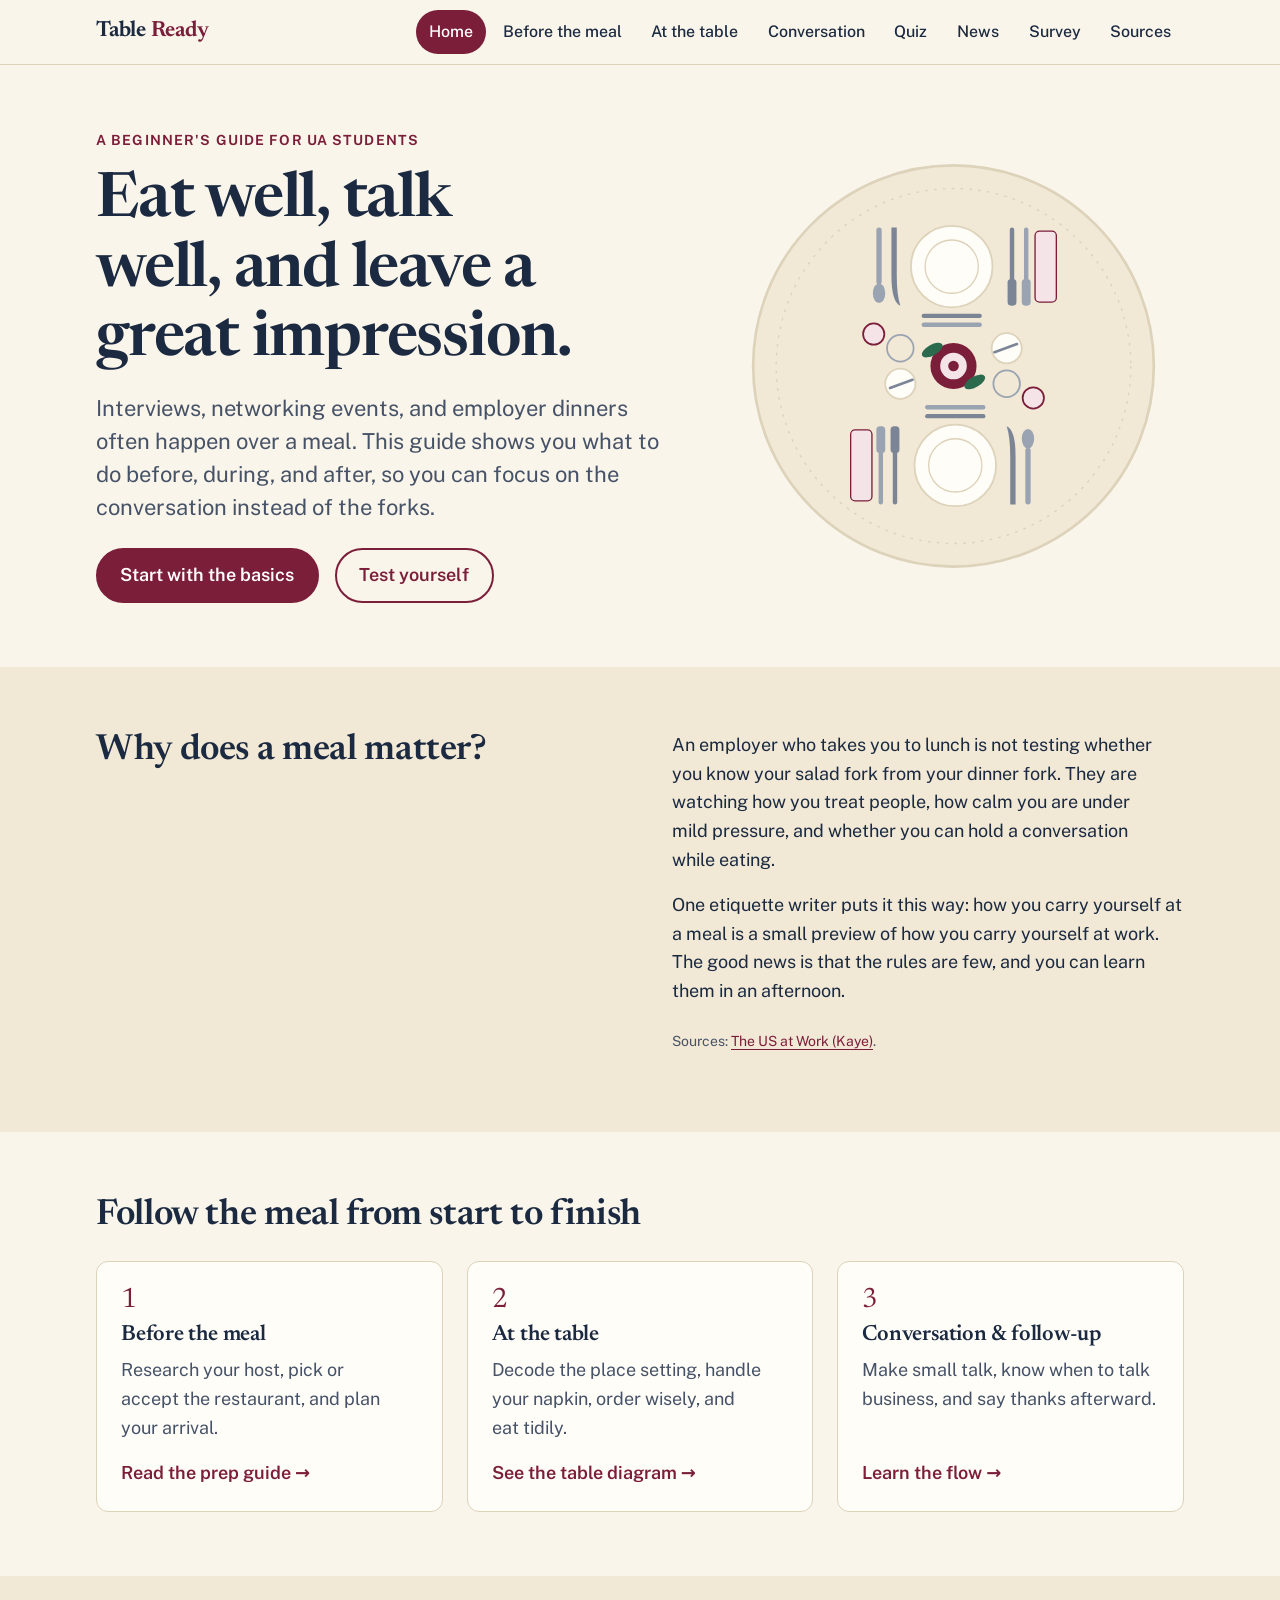
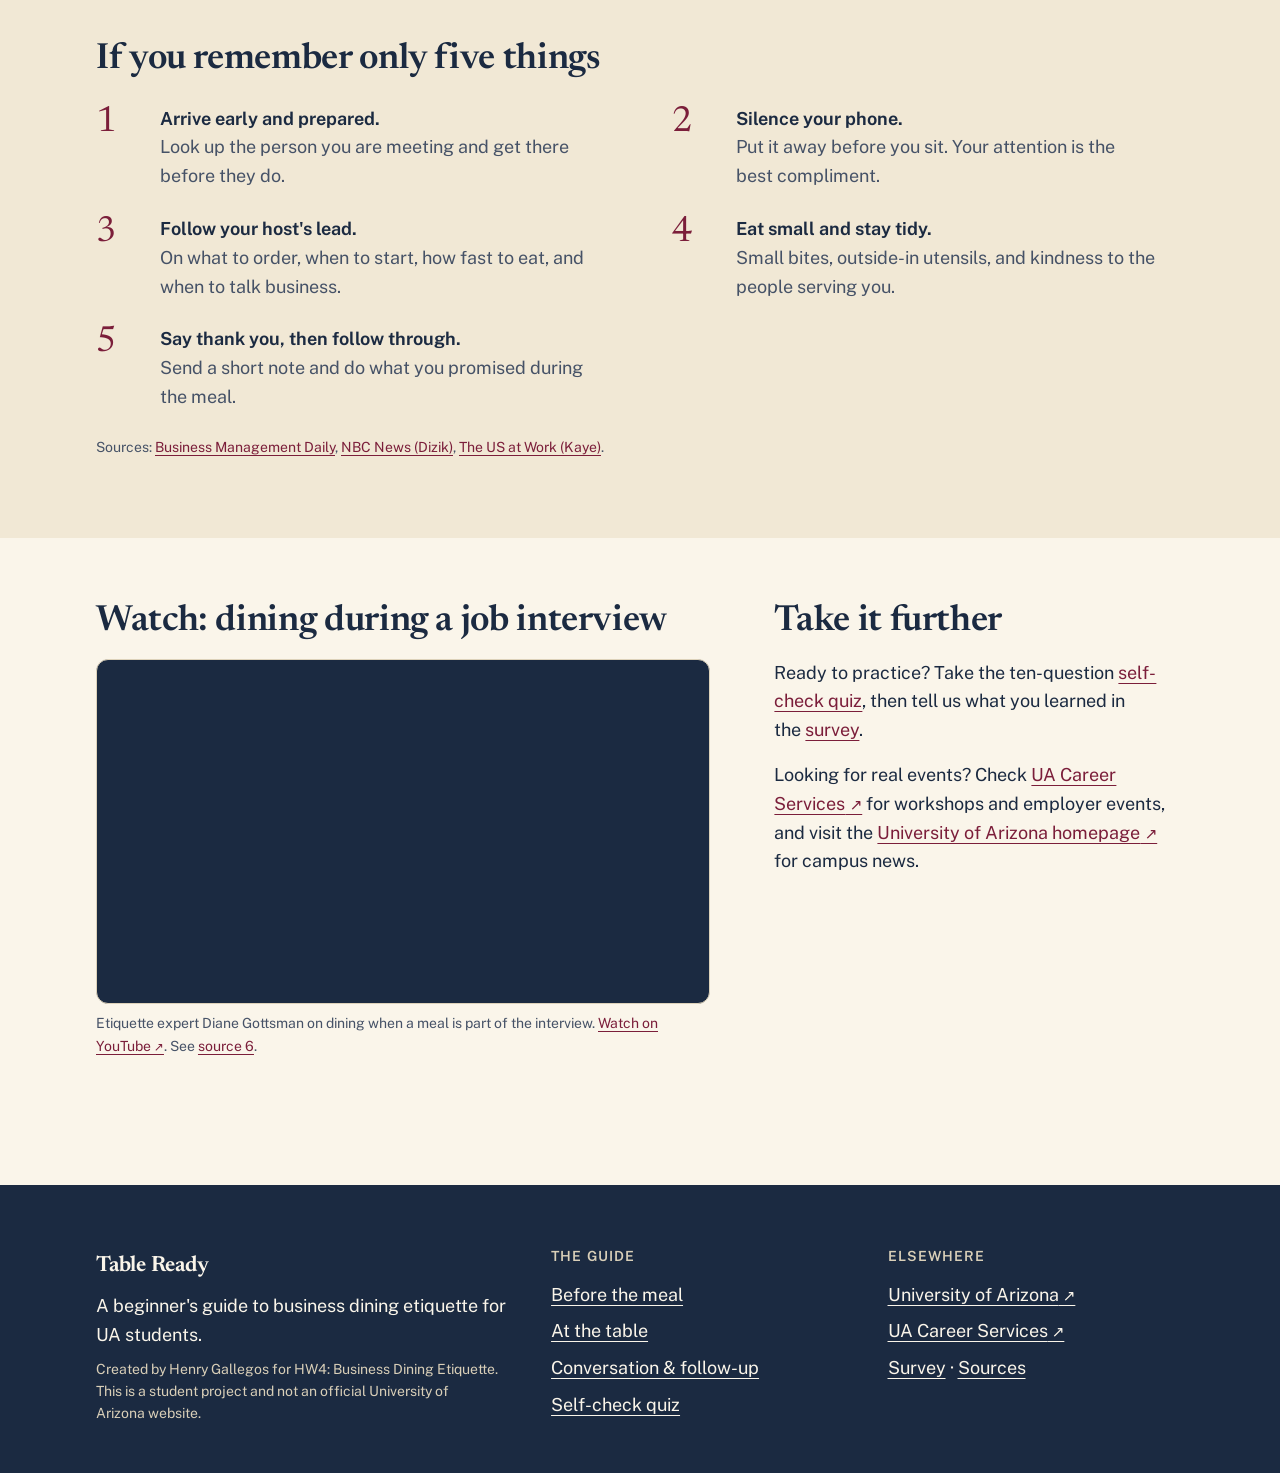
==== index.html @ bb38cdd9 "Add Table Ready business dining etiquette website Static site for HW4: home, before the meal, at the" ====
<!doctype html>
<html lang="en">
<head>
  <meta charset="utf-8">
  <meta name="viewport" content="width=device-width, initial-scale=1">
  <title>Table Ready – Business dining etiquette for students</title>
  <meta name="description" content="A beginner-friendly guide to business dining etiquette for UA students: what to do before, during and after a meal.">
  <meta name="theme-color" content="#faf5ea">
  <link rel="icon" href="assets/img/favicon.svg" type="image/svg+xml">
  <link rel="preconnect" href="https://fonts.googleapis.com">
  <link rel="preconnect" href="https://fonts.gstatic.com" crossorigin>
  <link rel="stylesheet" href="https://fonts.googleapis.com/css2?family=Newsreader:opsz,wght@6..72,500;6..72,600;6..72,700&family=Public+Sans:wght@400;500;600;700&display=swap">
  <link rel="stylesheet" href="assets/css/styles.css">
</head>
<body>
  <a class="skip-link" href="#main">Skip to content</a>
  <header class="site-header">
    <div class="wrap bar">
      <a class="brand" href="index.html">Table <span>Ready</span></a>
      <button class="nav-toggle" type="button" aria-expanded="true" aria-controls="site-nav">
        <span class="nav-toggle-label">Menu</span>
      </button>
      <nav id="site-nav" class="site-nav" aria-label="Main">
        <ul>
          <li><a href="index.html" aria-current="page">Home</a></li>
          <li><a href="before.html">Before the meal</a></li>
          <li><a href="at-the-table.html">At the table</a></li>
          <li><a href="conversation.html">Conversation</a></li>
          <li><a href="quiz.html">Quiz</a></li>
          <li><a href="news.html">News</a></li>
          <li><a href="survey.html">Survey</a></li>
          <li><a href="references.html">Sources</a></li>
        </ul>
      </nav>
    </div>
  </header>

  <main id="main" tabindex="-1">

    <section class="hero">
      <div class="wrap hero-grid">
        <div>
          <p class="eyebrow">A beginner's guide for UA students</p>
          <h1>Eat well, talk well, and leave a great impression.</h1>
          <p class="lede">Interviews, networking events, and employer dinners often happen over a meal. This guide shows you what to do before, during, and after, so you can focus on the conversation instead of the forks.</p>
          <div class="btn-row">
            <a class="btn" href="before.html">Start with the basics</a>
            <a class="btn btn--ghost" href="quiz.html">Test yourself</a>
          </div>
        </div>
        <img class="hero-art" src="assets/img/hero.svg" width="520" height="480"
             alt="A round dinner table seen from above, with two place settings facing each other and flowers in the middle.">
      </div>
    </section>

    <section class="section section--band" aria-labelledby="why">
      <div class="wrap split">
        <div>
          <h2 id="why">Why does a meal matter?</h2>
        </div>
        <div class="prose stack">
          <p>An employer who takes you to lunch is not testing whether you know your salad fork from your dinner fork. They are watching how you treat people, how calm you are under mild pressure, and whether you can hold a conversation while eating.</p>
          <p>One etiquette writer puts it this way: how you carry yourself at a meal is a small preview of how you carry yourself at work. The good news is that the rules are few, and you can learn them in an afternoon.</p>
          <p class="sources-note">Sources: <a href="references.html#ref-4">The US at Work (Kaye)</a>.</p>
        </div>
      </div>
    </section>

    <section class="section" aria-labelledby="path">
      <div class="wrap">
        <h2 id="path">Follow the meal from start to finish</h2>
        <div class="card-grid">
          <a class="card" href="before.html">
            <span class="num" aria-hidden="true">1</span>
            <h3>Before the meal</h3>
            <p>Research your host, pick or accept the restaurant, and plan your arrival.</p>
            <span class="more">Read the prep guide &rarr;</span>
          </a>
          <a class="card" href="at-the-table.html">
            <span class="num" aria-hidden="true">2</span>
            <h3>At the table</h3>
            <p>Decode the place setting, handle your napkin, order wisely, and eat tidily.</p>
            <span class="more">See the table diagram &rarr;</span>
          </a>
          <a class="card" href="conversation.html">
            <span class="num" aria-hidden="true">3</span>
            <h3>Conversation &amp; follow-up</h3>
            <p>Make small talk, know when to talk business, and say thanks afterward.</p>
            <span class="more">Learn the flow &rarr;</span>
          </a>
        </div>
      </div>
    </section>

    <section class="section section--band" aria-labelledby="five">
      <div class="wrap">
        <h2 id="five">If you remember only five things</h2>
        <ol class="rules">
          <li><div><strong>Arrive early and prepared.</strong><span>Look up the person you are meeting and get there before they do.</span></div></li>
          <li><div><strong>Silence your phone.</strong><span>Put it away before you sit. Your attention is the best compliment.</span></div></li>
          <li><div><strong>Follow your host's lead.</strong><span>On what to order, when to start, how fast to eat, and when to talk business.</span></div></li>
          <li><div><strong>Eat small and stay tidy.</strong><span>Small bites, outside-in utensils, and kindness to the people serving you.</span></div></li>
          <li><div><strong>Say thank you, then follow through.</strong><span>Send a short note and do what you promised during the meal.</span></div></li>
        </ol>
        <p class="sources-note">Sources: <a href="references.html#ref-1">Business Management Daily</a>, <a href="references.html#ref-2">NBC News (Dizik)</a>, <a href="references.html#ref-4">The US at Work (Kaye)</a>.</p>
      </div>
    </section>

    <section class="section" aria-labelledby="watch">
      <div class="wrap split split--wide">
        <div>
          <h2 id="watch">Watch: dining during a job interview</h2>
          <figure class="plain">
            <div class="video-frame">
              <iframe src="https://www.youtube-nocookie.com/embed/9KtuuLndWeg"
                      title="Job interview dining etiquette by etiquette expert Diane Gottsman"
                      loading="lazy" referrerpolicy="strict-origin-when-cross-origin"
                      allow="accelerometer; encrypted-media; gyroscope; picture-in-picture; fullscreen"
                      allowfullscreen></iframe>
            </div>
            <figcaption>Etiquette expert Diane Gottsman on dining when a meal is part of the interview.
              <a href="https://www.youtube.com/watch?v=9KtuuLndWeg" target="_blank" rel="noopener noreferrer" class="ext">Watch on YouTube<span class="visually-hidden"> (opens in a new tab)</span></a>.
              See <a href="references.html#ref-6">source 6</a>.</figcaption>
          </figure>
        </div>
        <div class="stack">
          <h2>Take it further</h2>
          <p>Ready to practice? Take the ten-question <a href="quiz.html">self-check quiz</a>, then tell us what you learned in the <a href="survey.html">survey</a>.</p>
          <p>Looking for real events? Check <a href="https://career.arizona.edu" target="_blank" rel="noopener noreferrer" class="ext">UA Career Services<span class="visually-hidden"> (opens in a new tab)</span></a> for workshops and employer events, and visit the <a href="https://www.arizona.edu" target="_blank" rel="noopener noreferrer" class="ext">University of Arizona homepage<span class="visually-hidden"> (opens in a new tab)</span></a> for campus news.</p>
        </div>
      </div>
    </section>

  </main>

  <footer class="site-footer">
    <div class="wrap footer-grid">
      <div>
        <p class="brand">Table Ready</p>
        <p>A beginner's guide to business dining etiquette for UA students.</p>
        <p class="fine">Created by Henry Gallegos for HW4: Business Dining Etiquette. This is a student project and not an official University of Arizona website.</p>
      </div>
      <div>
        <h2>The guide</h2>
        <ul>
          <li><a href="before.html">Before the meal</a></li>
          <li><a href="at-the-table.html">At the table</a></li>
          <li><a href="conversation.html">Conversation &amp; follow-up</a></li>
          <li><a href="quiz.html">Self-check quiz</a></li>
        </ul>
      </div>
      <div>
        <h2>Elsewhere</h2>
        <ul>
          <li><a href="https://www.arizona.edu" target="_blank" rel="noopener noreferrer" class="ext">University of Arizona<span class="visually-hidden"> (opens in a new tab)</span></a></li>
          <li><a href="https://career.arizona.edu" target="_blank" rel="noopener noreferrer" class="ext">UA Career Services<span class="visually-hidden"> (opens in a new tab)</span></a></li>
          <li><a href="survey.html">Survey</a> &middot; <a href="references.html">Sources</a></li>
        </ul>
      </div>
    </div>
  </footer>
  <script src="assets/js/nav.js" defer></script>

</body>
</html>
---- assets/css/styles.css ----
/* Table Ready — Business Dining Etiquette
   Design tokens first, then base, layout, components. */

:root {
  /* Neutrals (warm paper + navy ink) */
  --paper: #faf5ea;
  --paper-2: #f1e8d5;
  --card: #fffdf8;
  --line: #ddd2ba;
  --ink: #1b2a41;
  --ink-2: #465267;

  /* Accent (burgundy) */
  --accent: #7b1e3a;
  --accent-hover: #5c1229;
  --accent-tint: #f4e4e8;

  /* Status: do / avoid */
  --good: #2b6a4c;
  --good-tint: #e3f0e7;
  --avoid: #8f4a0d;
  --avoid-tint: #faebd9;

  /* Type */
  --font-display: "Newsreader", Georgia, "Times New Roman", serif;
  --font-body: "Public Sans", system-ui, -apple-system, "Segoe UI", Roboto, sans-serif;
  --step--1: 0.875rem;
  --step-0: 1.125rem;
  --step-1: 1.375rem;
  --step-2: 1.75rem;
  --step-3: 2.25rem;
  --step-4: clamp(2.5rem, 1.6rem + 3.6vw, 3.875rem);

  /* Space */
  --s-1: 0.25rem;
  --s-2: 0.5rem;
  --s-3: 1rem;
  --s-4: 1.5rem;
  --s-5: 2.5rem;
  --s-6: 4rem;
  --s-7: 6rem;

  --radius: 12px;
  --radius-sm: 8px;
  --measure: 66ch;
  --wrap: 72rem;
  color-scheme: light;
}

/* ---------- Base ---------- */
*, *::before, *::after { box-sizing: border-box; }
html { -webkit-text-size-adjust: 100%; scroll-padding-top: 5.5rem; }
body {
  margin: 0;
  background: var(--paper);
  color: var(--ink);
  font-family: var(--font-body);
  font-size: var(--step-0);
  line-height: 1.6;
  -webkit-font-smoothing: antialiased;
  -moz-osx-font-smoothing: grayscale;
}
img, svg { max-width: 100%; height: auto; display: block; }
h1, h2, h3 {
  font-family: var(--font-display);
  font-weight: 600;
  line-height: 1.12;
  letter-spacing: -0.01em;
  margin: 0 0 var(--s-3);
  text-wrap: balance;
}
h1 { font-size: var(--step-4); letter-spacing: -0.02em; }
h2 { font-size: var(--step-3); }
h3 { font-size: var(--step-2); line-height: 1.2; }
p, li { text-wrap: pretty; }
p { margin: 0 0 var(--s-3); }
a { color: var(--accent); text-underline-offset: 0.2em; text-decoration-thickness: from-font; }
a:hover { color: var(--accent-hover); }
:focus-visible { outline: 3px solid var(--accent); outline-offset: 3px; border-radius: 4px; }
::selection { background: var(--accent); color: var(--paper); }
strong { font-weight: 650; }
abbr[title] { text-decoration: underline dotted; text-underline-offset: 0.2em; cursor: help; }

.visually-hidden { position: absolute; width: 1px; height: 1px; margin: -1px; padding: 0; overflow: hidden; clip-path: inset(50%); white-space: nowrap; border: 0; }
a.ext::after { content: " \2197" / ""; font-size: 0.85em; }

.skip-link {
  position: absolute; left: var(--s-3); top: -4rem; z-index: 100;
  background: var(--ink); color: var(--paper); padding: var(--s-2) var(--s-3);
  border-radius: var(--radius-sm); font-weight: 600;
}
.skip-link:focus { top: var(--s-3); color: var(--paper); }

/* ---------- Layout ---------- */
.wrap { width: 100%; max-width: var(--wrap); margin-inline: auto; padding-inline: clamp(1rem, 4vw, 2rem); }
.prose { max-width: var(--measure); }
.section { padding-block: var(--s-6); }
.section--band { background: var(--paper-2); }
.section > .wrap > h2 { margin-bottom: var(--s-4); }
.eyebrow {
  font-size: var(--step--1); font-weight: 650; letter-spacing: 0.08em; text-transform: uppercase;
  color: var(--accent); margin: 0 0 var(--s-3);
}
.lede { font-size: var(--step-1); line-height: 1.5; color: var(--ink-2); max-width: 52ch; }

/* ---------- Header / nav ---------- */
.site-header {
  position: sticky; top: 0; z-index: 50;
  background: color-mix(in srgb, var(--paper) 94%, transparent);
  backdrop-filter: blur(8px);
  border-bottom: 1px solid var(--line);
}
.bar { display: flex; align-items: center; justify-content: space-between; gap: var(--s-4); min-height: 4rem; }
.brand {
  font-family: var(--font-display); font-weight: 650; font-size: var(--step-1);
  color: var(--ink); text-decoration: none; letter-spacing: -0.01em; white-space: nowrap;
}
.brand span { color: var(--accent); }
.site-nav ul { list-style: none; margin: 0; padding: 0; display: flex; gap: var(--s-1); flex-wrap: wrap; }
.site-nav a {
  display: block; padding: 0.55rem 0.8rem; border-radius: 999px;
  font-size: 1rem; font-weight: 500; color: var(--ink); text-decoration: none;
}
.site-nav a[aria-current="page"] { background: var(--accent); color: #fff; }
.nav-toggle {
  display: none; align-items: center; gap: var(--s-2);
  min-height: 44px; padding: 0 var(--s-3);
  font: inherit; font-weight: 600; color: var(--ink);
  background: var(--card); border: 1px solid var(--line); border-radius: 999px; cursor: pointer;
}
@media (hover: hover) {
  .site-nav a:not([aria-current]):hover { background: var(--paper-2); color: var(--ink); }
}
@media (max-width: 62rem) {
  .js .nav-toggle { display: inline-flex; }
  .js .site-nav {
    position: absolute; inset-inline: 0; top: 100%;
    background: var(--paper); border-bottom: 1px solid var(--line);
    padding: var(--s-3) clamp(1rem, 4vw, 2rem) var(--s-4);
  }
  .js .site-nav[hidden] { display: none; }
  .js .site-nav ul { flex-direction: column; }
  .js .site-nav a { padding: 0.8rem var(--s-3); border-radius: var(--radius-sm); min-height: 44px; }
}

/* ---------- Buttons ---------- */
.btn {
  display: inline-flex; align-items: center; justify-content: center; gap: var(--s-2);
  min-height: 48px; padding: 0.7rem 1.4rem; border-radius: 999px;
  font: inherit; font-weight: 600; text-decoration: none; cursor: pointer;
  border: 2px solid var(--accent); background: var(--accent); color: #fff;
}
.btn--ghost { background: transparent; color: var(--accent); }
@media (hover: hover) {
  .btn:hover { background: var(--accent-hover); border-color: var(--accent-hover); color: #fff; }
  .btn--ghost:hover { background: var(--accent-tint); color: var(--accent-hover); border-color: var(--accent-hover); }
}
.btn--sm { min-height: 44px; padding: 0.4rem 1rem; }
.btn-row { display: flex; flex-wrap: wrap; gap: var(--s-3); margin-top: var(--s-4); }

/* ---------- Hero ---------- */
.hero { padding-block: var(--s-6) var(--s-6); }
.hero-grid { display: grid; gap: var(--s-5); align-items: center; }
@media (min-width: 52rem) { .hero-grid { grid-template-columns: 1.1fr 0.9fr; gap: var(--s-6); } }
.hero h1 { max-width: 14ch; }
.hero-art { width: 100%; max-width: 30rem; margin-inline: auto; }

/* ---------- Page header (inner pages) ---------- */
.page-head { padding-block: var(--s-6) var(--s-5); border-bottom: 1px solid var(--line); }
.page-head h1 { font-size: clamp(2.25rem, 1.5rem + 3vw, 3.25rem); max-width: 20ch; }

/* ---------- Cards ---------- */
.card-grid { display: grid; gap: var(--s-4); }
@media (min-width: 48rem) { .card-grid { grid-template-columns: repeat(3, 1fr); } }
.card {
  display: flex; flex-direction: column; gap: var(--s-2);
  background: var(--card); border: 1px solid var(--line); border-radius: var(--radius);
  padding: var(--s-4); color: var(--ink); text-decoration: none;
}
.card .num { font-family: var(--font-display); font-size: var(--step-2); color: var(--accent); line-height: 1; }
.card h3 { font-size: var(--step-1); margin: 0; }
.card p { color: var(--ink-2); margin: 0; flex: 1; }
.card .more { font-weight: 600; color: var(--accent); margin-top: var(--s-2); }
.card:focus-visible { outline-offset: 4px; border-radius: var(--radius); }
@media (hover: hover) {
  .card { transition: border-color 0.2s ease; }
  .card:hover { border-color: var(--accent); color: var(--ink); }
}

/* ---------- Content blocks ---------- */
.stack > * + * { margin-top: var(--s-3); }
.split { display: grid; gap: var(--s-5); }
@media (min-width: 52rem) { .split { grid-template-columns: 1fr 1fr; gap: var(--s-6); } .split--wide { grid-template-columns: 1.2fr 0.8fr; } }

.topics { display: grid; gap: var(--s-5); }
.topic { display: grid; gap: var(--s-3); padding-top: var(--s-5); border-top: 1px solid var(--line); }
.topic:first-child { border-top: 0; padding-top: 0; }
@media (min-width: 52rem) { .topic { grid-template-columns: 16rem 1fr; gap: var(--s-6); } }
.topic h2 { font-size: var(--step-2); margin: 0; }
.topic p:last-child { margin-bottom: 0; }

.checklist { list-style: none; margin: 0; padding: 0; display: grid; gap: var(--s-3); }
.checklist li { position: relative; padding-inline-start: 2rem; }
.checklist li::before {
  content: ""; position: absolute; inset-inline-start: 0; top: 0.5em;
  width: 0.9rem; height: 0.9rem; border-radius: 50%; background: var(--accent);
}

.callouts { display: grid; gap: var(--s-4); }
@media (min-width: 48rem) { .callouts { grid-template-columns: 1fr 1fr; } }
.callout { border-radius: var(--radius); padding: var(--s-4); }
.callout h3 { font-size: var(--step-1); margin-bottom: var(--s-3); display: flex; align-items: center; gap: var(--s-2); }
.callout ul { margin: 0; padding-inline-start: 1.25rem; display: grid; gap: var(--s-2); }
.callout--do { background: var(--good-tint); color: #17382a; }
.callout--do h3 { color: var(--good); }
.callout--avoid { background: var(--avoid-tint); color: #4a2704; }
.callout--avoid h3 { color: var(--avoid); }
.callout .tag {
  font-family: var(--font-body); font-size: var(--step--1); font-weight: 700;
  letter-spacing: 0.06em; text-transform: uppercase;
  border: 2px solid currentColor; border-radius: 999px; padding: 0 0.6rem;
}

.rules { list-style: none; margin: 0; padding: 0; counter-reset: rule; display: grid; gap: var(--s-4); }
@media (min-width: 48rem) { .rules { grid-template-columns: 1fr 1fr; column-gap: var(--s-6); } }
.rules li { counter-increment: rule; display: grid; grid-template-columns: 3rem 1fr; gap: var(--s-3); align-items: start; }
.rules li::before {
  content: counter(rule); font-family: var(--font-display); font-size: var(--step-3);
  line-height: 1; color: var(--accent); font-variant-numeric: lining-nums;
}
.rules strong { display: block; font-size: var(--step-0); }
.rules span { color: var(--ink-2); }

.aside-note {
  border-inline-start: 4px solid var(--accent); background: var(--card);
  padding: var(--s-3) var(--s-4); border-radius: 0 var(--radius-sm) var(--radius-sm) 0;
}
.spaced { margin-top: var(--s-4); }
figure.plain { margin: 0; }
.sources-note { font-size: var(--step--1); color: var(--ink-2); margin-top: var(--s-4); }

/* ---------- Video ---------- */
.video-frame {
  position: relative; aspect-ratio: 16 / 9; width: 100%;
  background: var(--ink); border-radius: var(--radius); overflow: hidden;
  border: 1px solid var(--line);
}
.video-frame iframe { position: absolute; inset: 0; width: 100%; height: 100%; border: 0; }
.figcaption, figcaption { font-size: var(--step--1); color: var(--ink-2); margin-top: var(--s-2); }

/* ---------- Table-setting diagram ---------- */
.diagram { display: grid; gap: var(--s-5); align-items: start; }
@media (min-width: 56rem) { .diagram { grid-template-columns: 1.1fr 0.9fr; } }
.diagram figure { margin: 0; background: var(--card); border: 1px solid var(--line); border-radius: var(--radius); padding: var(--s-3); }
.legend { list-style: none; margin: 0; padding: 0; display: grid; gap: var(--s-3); counter-reset: key; }
.legend li { display: grid; grid-template-columns: 2rem 1fr; gap: var(--s-3); align-items: start; counter-increment: key; }
.legend li::before {
  content: counter(key); display: grid; place-items: center;
  width: 2rem; height: 2rem; border-radius: 50%;
  background: var(--accent); color: #fff; font-weight: 700; font-size: var(--step--1);
  font-variant-numeric: tabular-nums;
}
.legend strong { display: block; }
.legend span { color: var(--ink-2); font-size: 1rem; }
.mnemonic {
  display: inline-block; font-family: var(--font-display); font-size: var(--step-1);
  background: var(--accent-tint); color: var(--accent-hover); padding: 0 0.5rem; border-radius: 6px;
}

/* ---------- Quiz ---------- */
.quiz { display: grid; gap: var(--s-4); max-width: 48rem; }
.quiz-status {
  position: sticky; top: 4.5rem; z-index: 10;
  display: flex; flex-wrap: wrap; align-items: center; justify-content: space-between; gap: var(--s-3);
  background: var(--card); border: 1px solid var(--line); border-radius: var(--radius);
  padding: var(--s-3) var(--s-4); font-variant-numeric: tabular-nums;
}
.progress { flex: 1 1 10rem; height: 8px; background: var(--paper-2); border-radius: 999px; overflow: hidden; }
.progress > span { display: block; height: 100%; width: 0; background: var(--accent); border-radius: 999px; }
.q { background: var(--card); border: 1px solid var(--line); border-radius: var(--radius); padding: var(--s-4); margin: 0; min-width: 0; }
.q legend { float: inline-start; width: 100%; padding: 0; font-family: var(--font-display); font-size: var(--step-1); font-weight: 600; line-height: 1.25; margin-bottom: var(--s-3); }
.q legend small { display: block; font-family: var(--font-body); font-size: var(--step--1); font-weight: 650; letter-spacing: 0.06em; text-transform: uppercase; color: var(--accent); margin-bottom: var(--s-1); }
.opts { display: grid; gap: var(--s-2); clear: both; }
.opt { position: relative; }
.opt input { position: absolute; opacity: 0; inset: 0; width: 100%; height: 100%; margin: 0; cursor: pointer; }
.opt label {
  display: flex; align-items: flex-start; gap: var(--s-3);
  min-height: 48px; padding: 0.75rem var(--s-3);
  border: 2px solid var(--line); border-radius: var(--radius-sm); background: var(--paper);
  cursor: pointer;
}
.opt label::before {
  content: ""; flex: none; width: 1.1rem; height: 1.1rem; margin-top: 0.25rem;
  border: 2px solid var(--ink-2); border-radius: 50%;
}
.opt input:focus-visible + label { outline: 3px solid var(--accent); outline-offset: 3px; }
.opt input:checked + label { border-color: var(--accent); }
.opt input:checked + label::before { background: var(--accent); border-color: var(--accent); box-shadow: inset 0 0 0 3px var(--paper); }
.q.is-answered .opt input { cursor: default; }
.q.is-answered .opt label { cursor: default; }
.opt.is-correct label { border-color: var(--good); background: var(--good-tint); color: #17382a; }
.opt.is-correct label::before { border-color: var(--good); background: var(--good); box-shadow: inset 0 0 0 3px var(--good-tint); }
.opt.is-wrong label { border-color: var(--avoid); background: var(--avoid-tint); color: #4a2704; }
.opt.is-wrong label::before { border-color: var(--avoid); background: var(--avoid); box-shadow: inset 0 0 0 3px var(--avoid-tint); }
@media (hover: hover) { .q:not(.is-answered) .opt label:hover { border-color: var(--accent); } }
.feedback { margin-top: var(--s-3); min-height: 0; }
.feedback:empty { display: none; }
.feedback p { margin: 0; padding: var(--s-3) var(--s-4); border-radius: var(--radius-sm); background: var(--paper-2); }
.feedback .verdict { font-weight: 700; }
.feedback .verdict.good { color: var(--good); }
.feedback .verdict.avoid { color: var(--avoid); }
.result { background: var(--ink); color: var(--paper); border-radius: var(--radius); padding: var(--s-5); }
.result[hidden] { display: none; }
.result h2 { color: var(--paper); margin-bottom: var(--s-2); }
.result p { max-width: 52ch; }
.result .btn { background: var(--paper); color: var(--ink); border-color: var(--paper); }
.result .btn:focus-visible { outline-color: var(--paper); }
.result .btn--ghost { background: transparent; color: var(--paper); border-color: var(--paper); }
@media (hover: hover) { .result .btn:hover, .result .btn--ghost:hover { background: var(--accent-tint); color: var(--ink); border-color: var(--accent-tint); } }

/* ---------- News ---------- */
.posts { display: grid; gap: var(--s-4); max-width: 48rem; }
.post { background: var(--card); border: 1px solid var(--line); border-radius: var(--radius); padding: var(--s-4) var(--s-4) var(--s-3); }
.post time { font-size: var(--step--1); font-weight: 650; letter-spacing: 0.06em; text-transform: uppercase; color: var(--accent); }
.post h2 { font-size: var(--step-2); margin: var(--s-1) 0 var(--s-2); }
.post p:last-child { margin-bottom: 0; }
.label {
  display: inline-block; font-size: var(--step--1); font-weight: 650; padding: 0 0.6rem;
  border-radius: 999px; background: var(--accent-tint); color: var(--accent-hover); margin-inline-start: var(--s-2);
}

/* ---------- Survey ---------- */
.survey { margin: 0; padding: 0; list-style: none; counter-reset: sq; display: grid; gap: var(--s-4); max-width: 48rem; }
.survey > li { counter-increment: sq; background: var(--card); border: 1px solid var(--line); border-radius: var(--radius); padding: var(--s-4); }
.survey > li::before {
  content: "Question " counter(sq); display: block; margin-bottom: var(--s-2);
  font-size: var(--step--1); font-weight: 650; letter-spacing: 0.06em; text-transform: uppercase; color: var(--accent);
  font-variant-numeric: tabular-nums;
}
.survey .q-text { font-family: var(--font-display); font-size: var(--step-1); line-height: 1.3; margin: 0 0 var(--s-2); }
.survey .scale, .survey .choices { margin: var(--s-2) 0 0; padding-inline-start: 1.25rem; color: var(--ink-2); font-size: 1rem; }
.survey .type { font-size: var(--step--1); color: var(--ink-2); margin: 0; }

/* ---------- References ---------- */
.refs { list-style: none; margin: 0; padding: 0; display: grid; gap: var(--s-4); max-width: var(--measure); }
.refs li { padding-inline-start: 2.5rem; text-indent: -2.5rem; }
.refs li > * { text-indent: 0; }
.refs .ref-no { display: inline-block; width: 2.5rem; text-indent: 0; font-weight: 700; color: var(--accent); }
.refs a { overflow-wrap: anywhere; }

/* ---------- Footer ---------- */
.site-footer { background: var(--ink); color: var(--paper); padding-block: var(--s-6) var(--s-5); margin-top: var(--s-6); }
.site-footer a { color: var(--paper); }
.site-footer .brand { color: var(--paper); display: block; margin-bottom: var(--s-2); }
.site-footer :focus-visible { outline-color: var(--paper); }
.footer-grid { display: grid; gap: var(--s-5); }
@media (min-width: 48rem) { .footer-grid { grid-template-columns: 1.4fr 1fr 1fr; } }
.site-footer h2 { font-family: var(--font-body); font-size: var(--step--1); letter-spacing: 0.08em; text-transform: uppercase; color: #d9cfb8; margin-bottom: var(--s-3); }
.site-footer ul { list-style: none; margin: 0; padding: 0; display: grid; gap: var(--s-2); }
.site-footer p { margin: 0 0 var(--s-2); }
.fine { font-size: var(--step--1); color: #d9cfb8; }
.fine a { color: #d9cfb8; }

/* ---------- Motion (opt-in) ---------- */
@media (prefers-reduced-motion: no-preference) {
  .feedback p { animation: rise 0.25s ease-out; }
  .progress > span { transition: width 0.3s ease; }
  .card { transition: border-color 0.2s ease, transform 0.2s ease; }
  @media (hover: hover) { .card:hover { transform: translateY(-3px); } }
  @keyframes rise { from { opacity: 0; transform: translateY(4px); } to { opacity: 1; transform: none; } }
}
@media print {
  .site-header, .nav-toggle, .skip-link, .video-frame { display: none; }
  body { background: #fff; font-size: 12pt; }
}
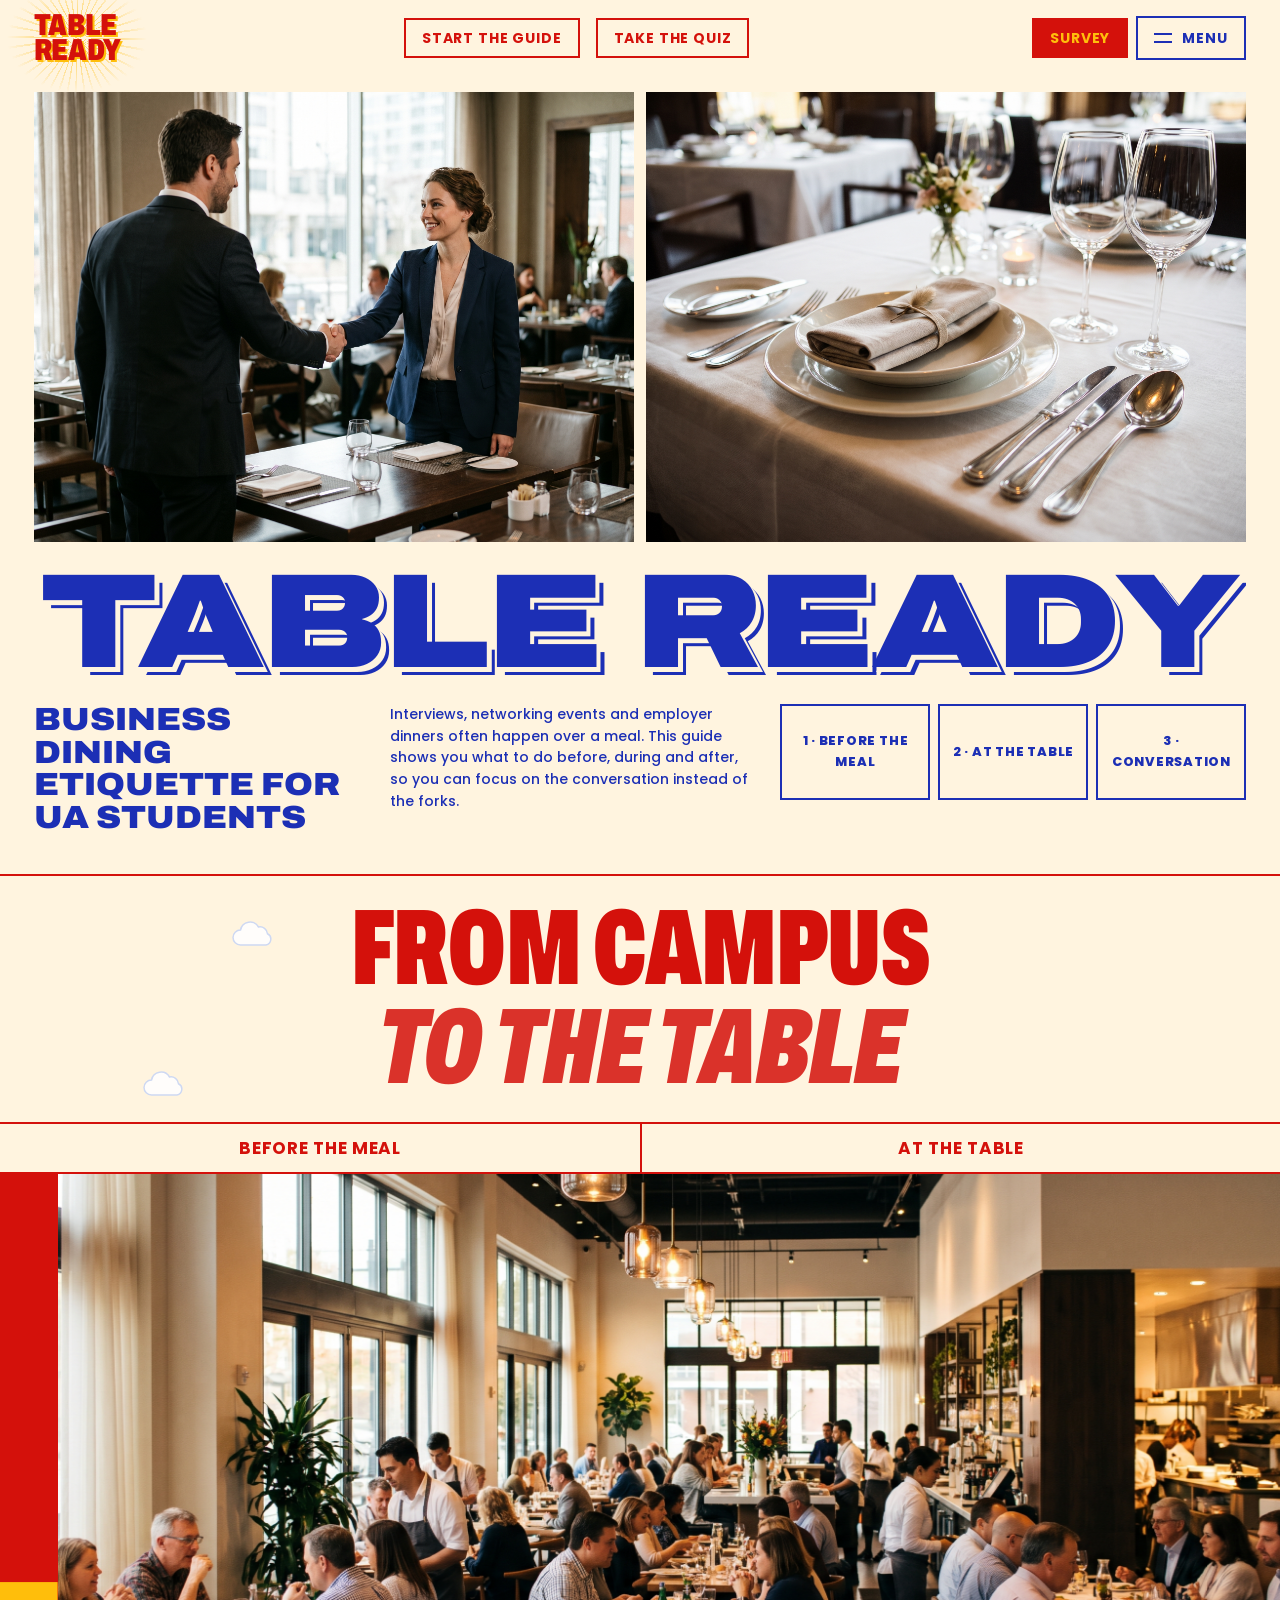
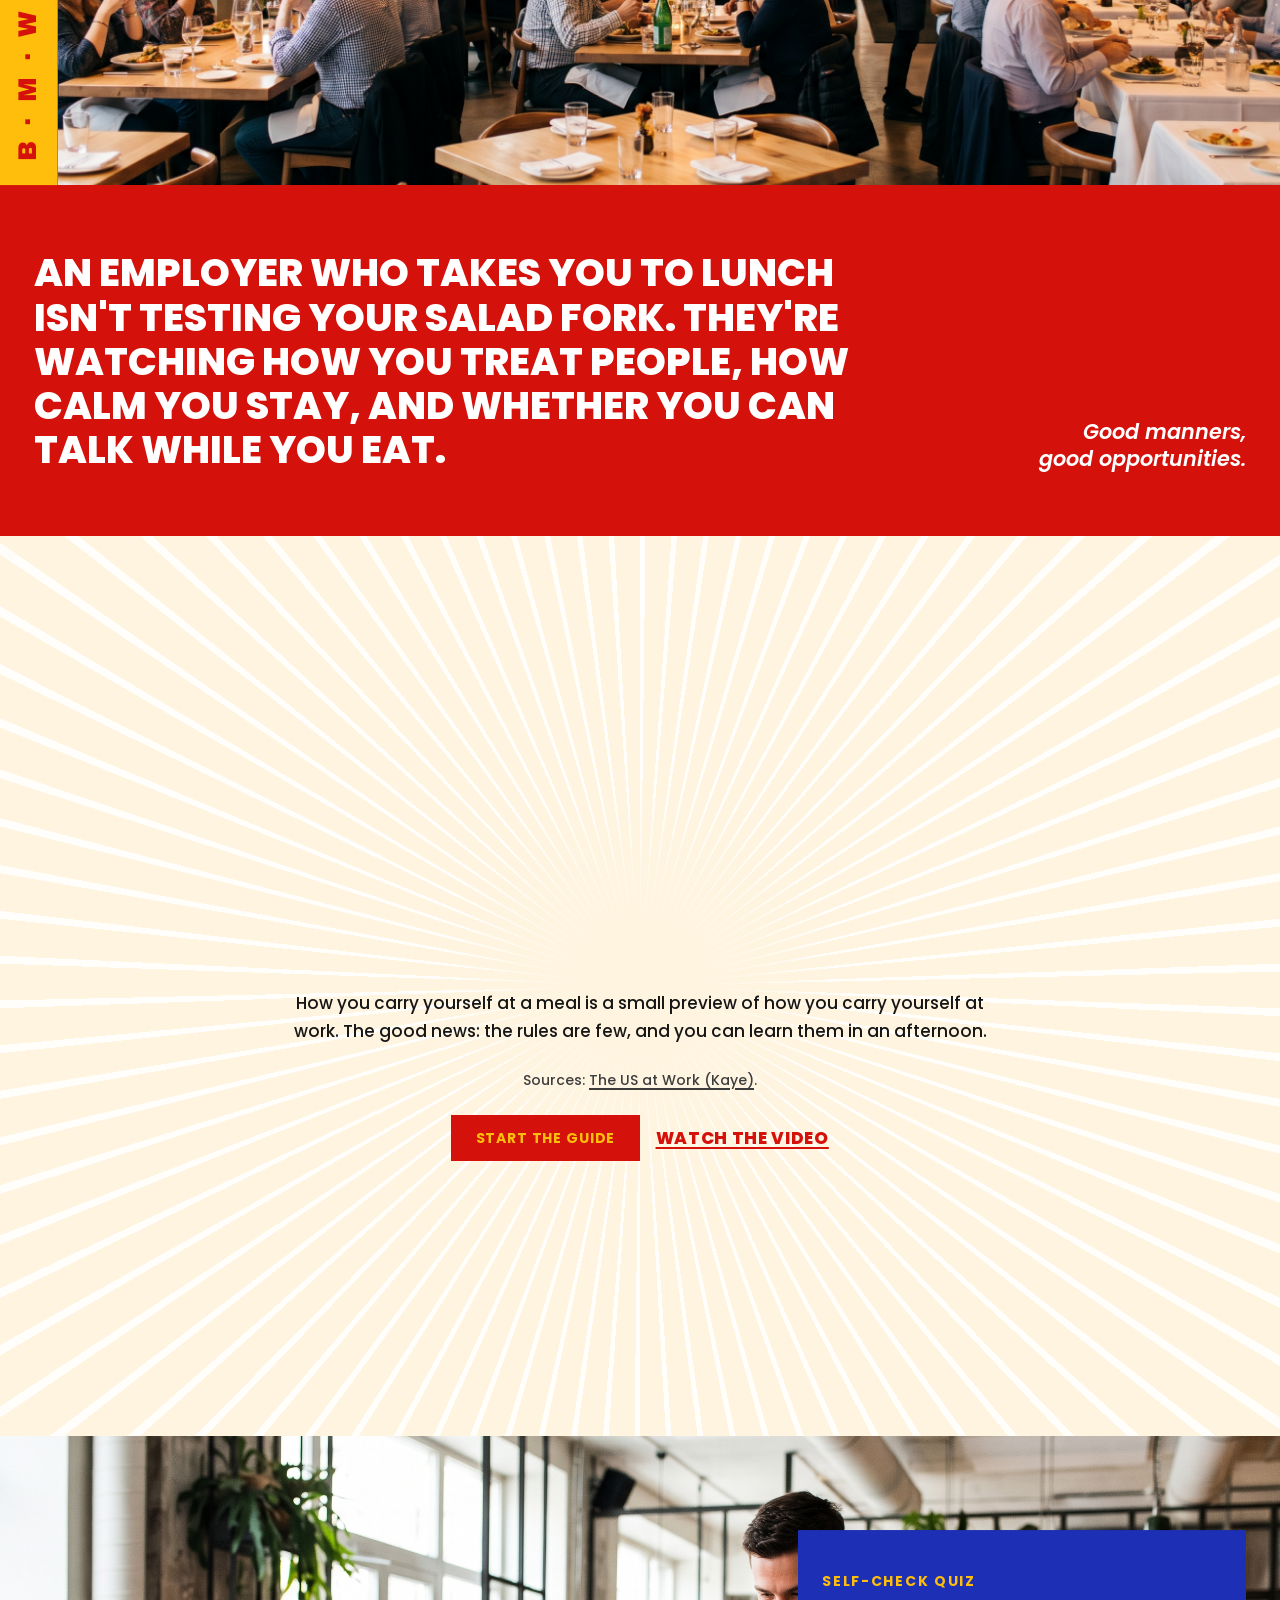
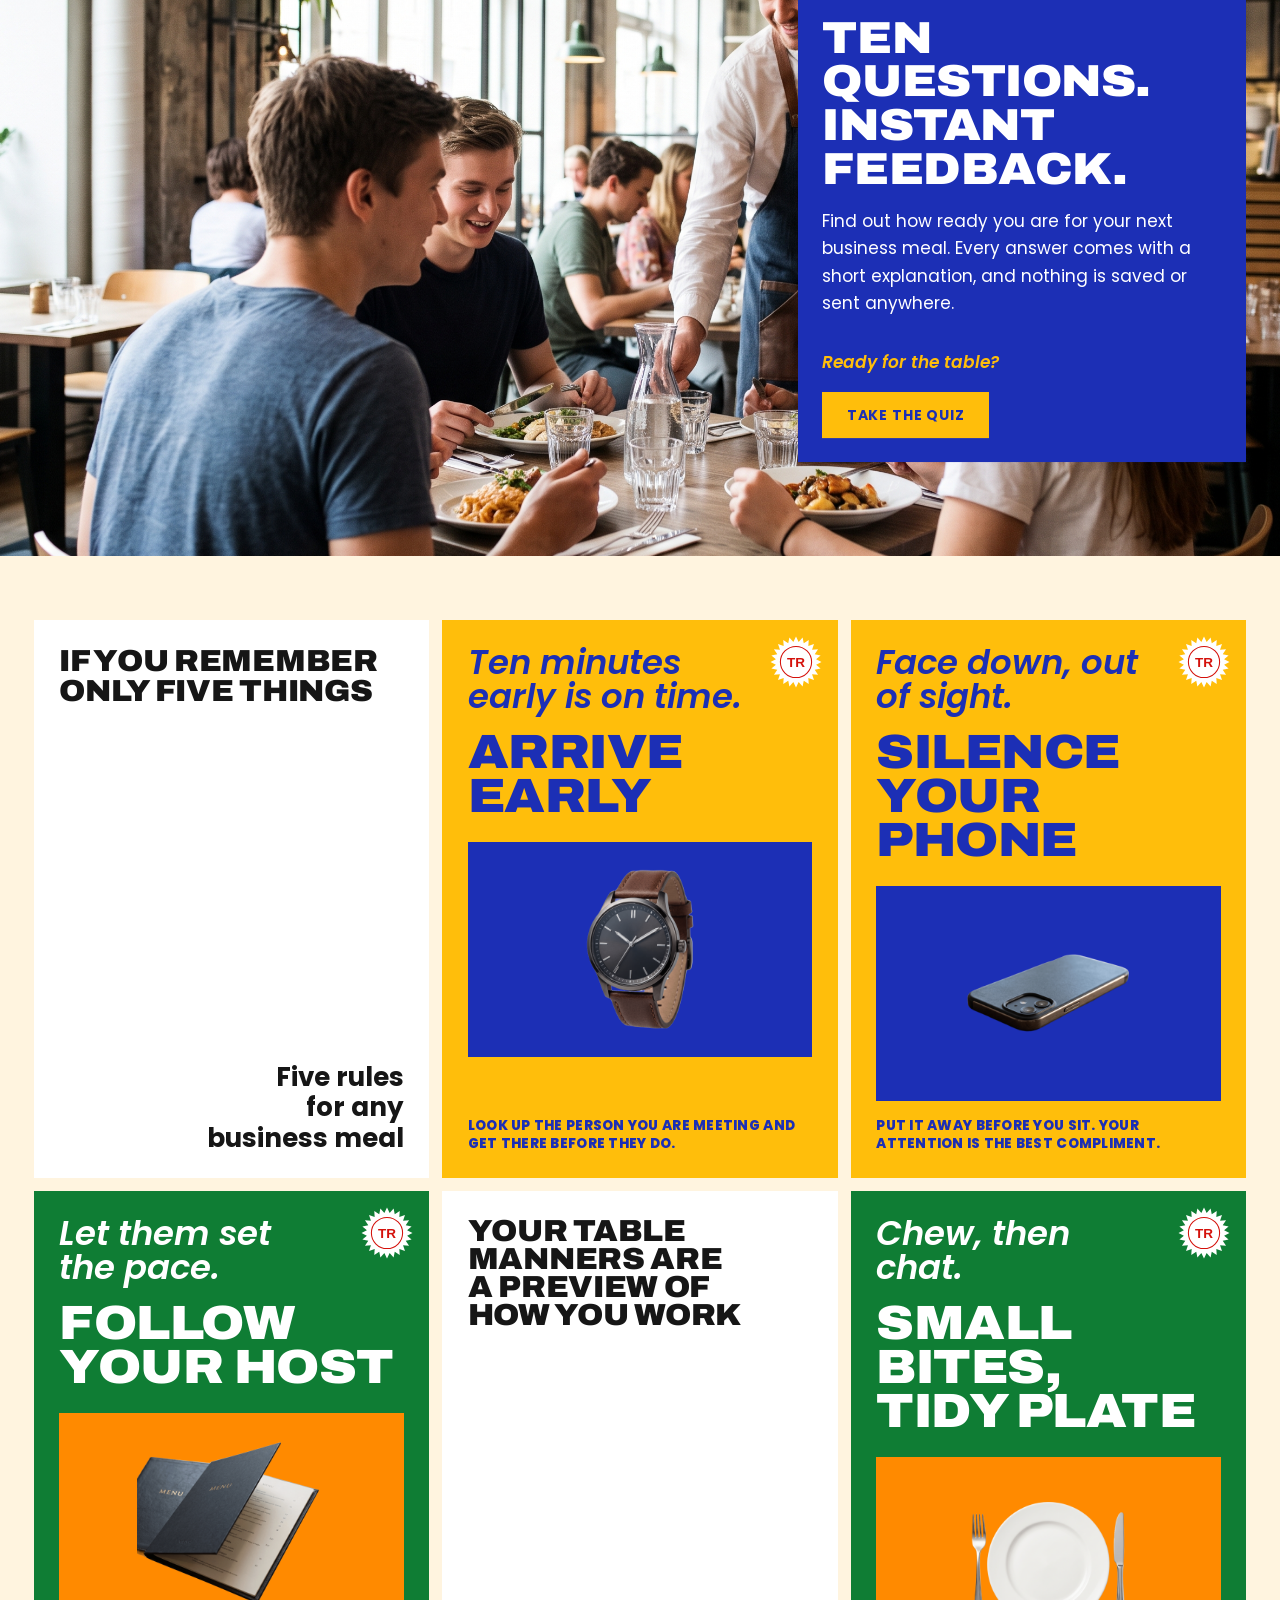
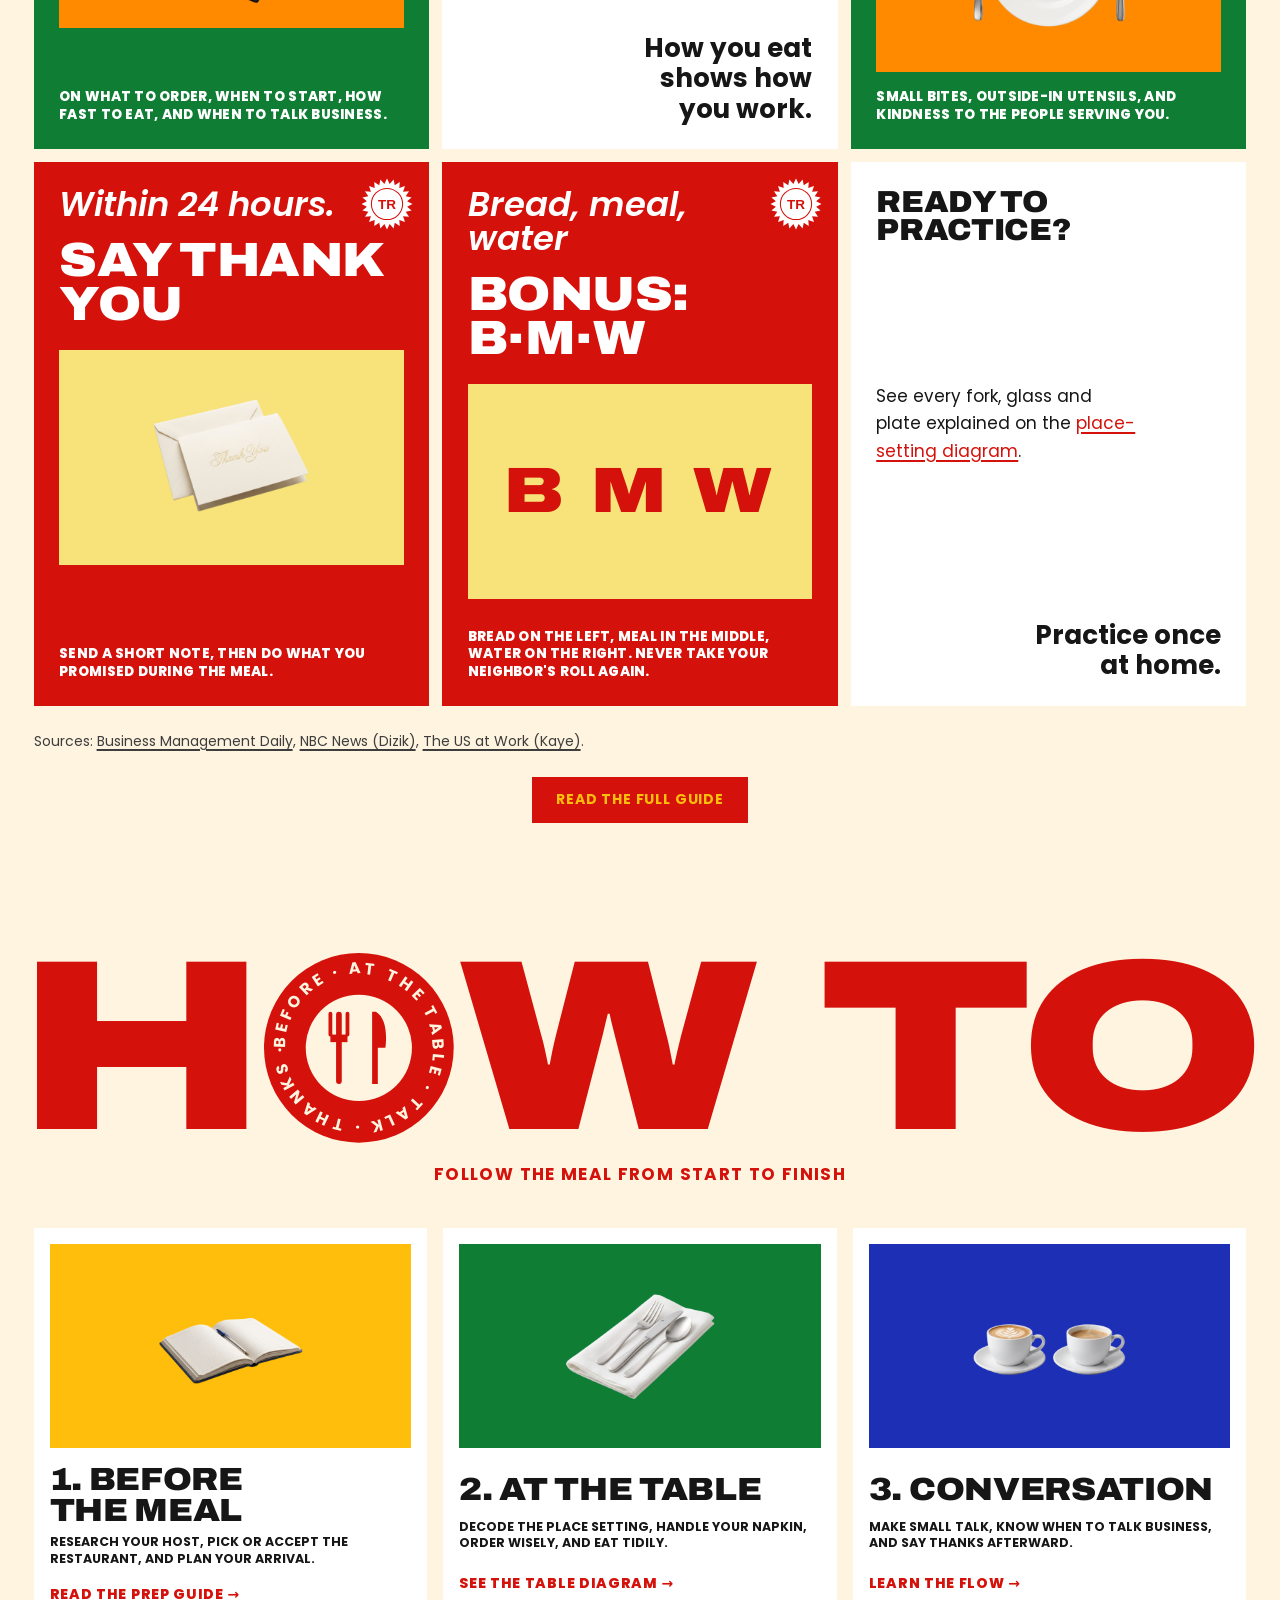
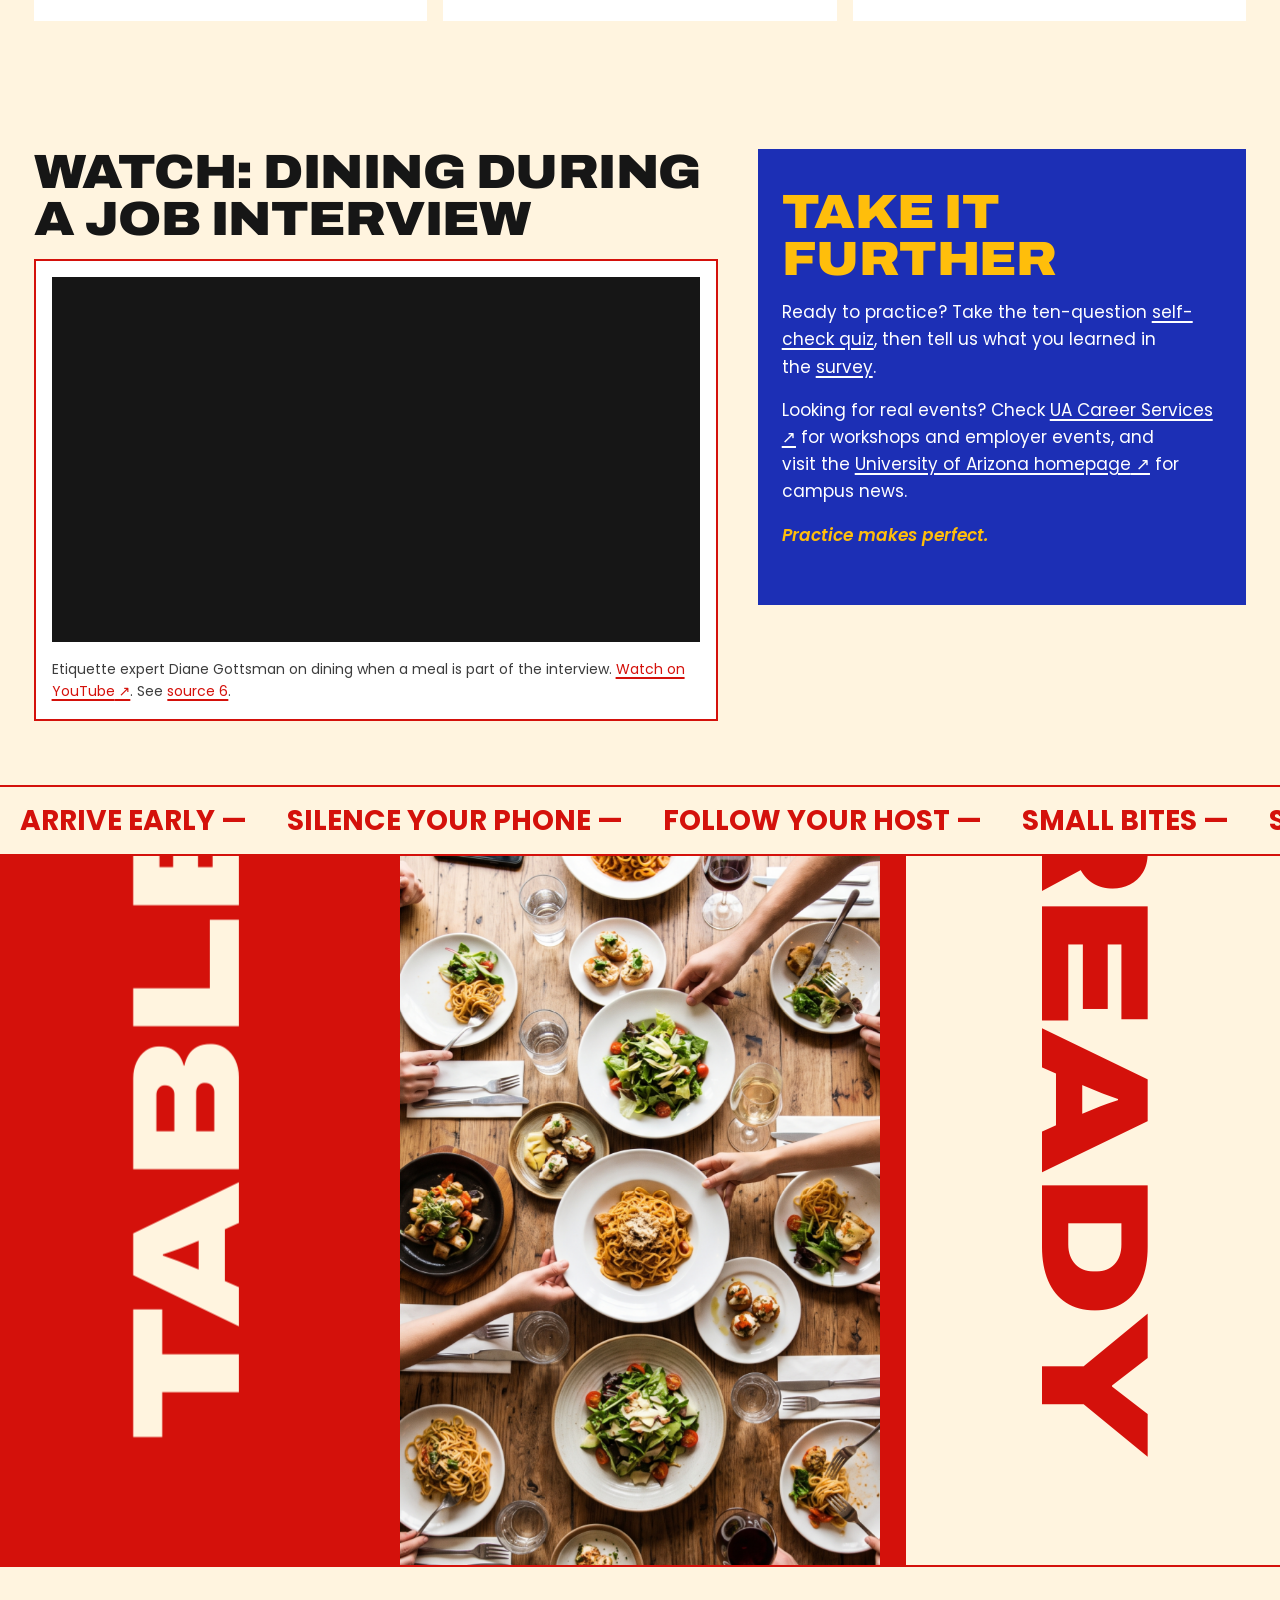
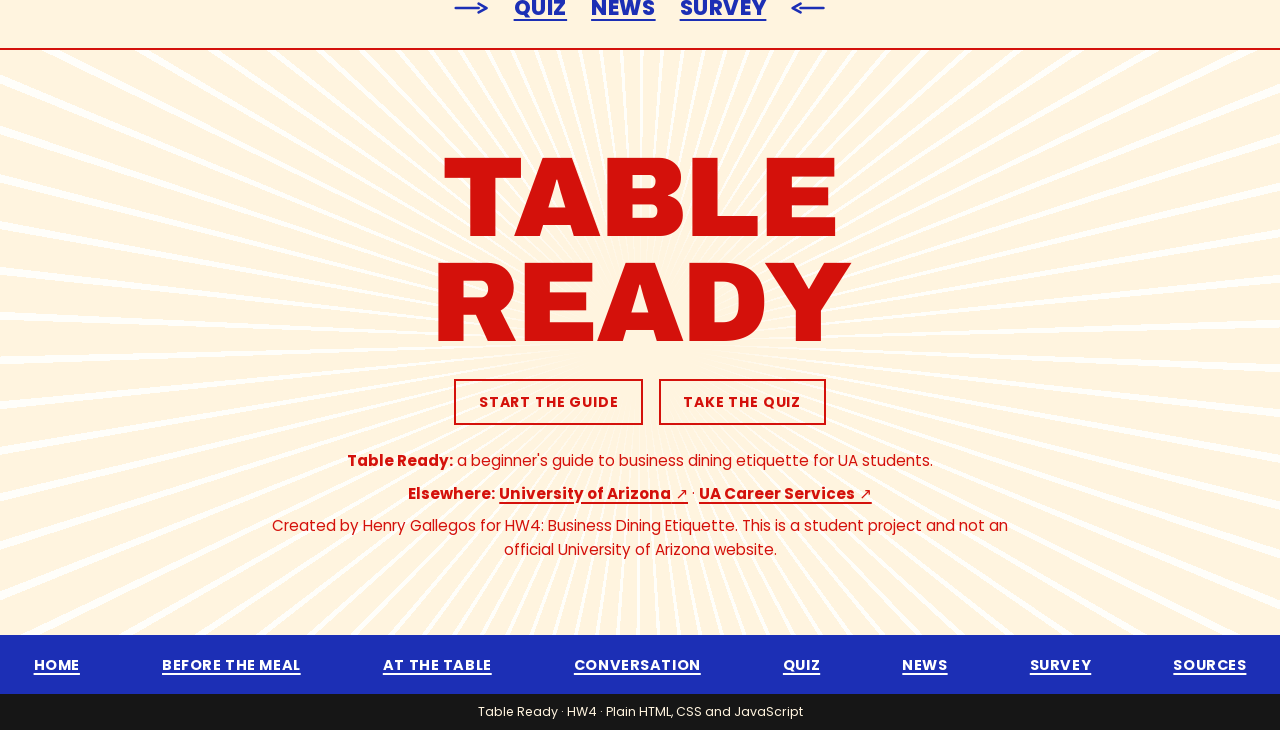
==== commit 4bb0ae26: "feat/newDesign" ====
--- a/index.html
+++ b/index.html
@@ -5,161 +5,284 @@
   <meta name="viewport" content="width=device-width, initial-scale=1">
   <title>Table Ready – Business dining etiquette for students</title>
   <meta name="description" content="A beginner-friendly guide to business dining etiquette for UA students: what to do before, during and after a meal.">
-  <meta name="theme-color" content="#faf5ea">
+  <meta name="theme-color" content="#fff4df">
   <link rel="icon" href="assets/img/favicon.svg" type="image/svg+xml">
+  <script>(function(d){d.classList.add("js");try{if(!sessionStorage.getItem("tr-loaded")&&!matchMedia("(prefers-reduced-motion: reduce)").matches)d.classList.add("show-loader")}catch(e){}})(document.documentElement);</script>
   <link rel="preconnect" href="https://fonts.googleapis.com">
   <link rel="preconnect" href="https://fonts.gstatic.com" crossorigin>
-  <link rel="stylesheet" href="https://fonts.googleapis.com/css2?family=Newsreader:opsz,wght@6..72,500;6..72,600;6..72,700&family=Public+Sans:wght@400;500;600;700&display=swap">
+  <link rel="stylesheet" href="https://fonts.googleapis.com/css2?family=Archivo:wdth,wght@62..125,500..900&family=Poppins:ital,wght@0,400;0,500;0,600;0,700;0,800;1,600;1,700&display=swap">
   <link rel="stylesheet" href="assets/css/styles.css">
 </head>
 <body>
   <a class="skip-link" href="#main">Skip to content</a>
+  <div class="loader" aria-hidden="true"><span class="brand">Table <span>Ready</span></span></div>
   <header class="site-header">
     <div class="wrap bar">
       <a class="brand" href="index.html">Table <span>Ready</span></a>
-      <button class="nav-toggle" type="button" aria-expanded="true" aria-controls="site-nav">
-        <span class="nav-toggle-label">Menu</span>
-      </button>
-      <nav id="site-nav" class="site-nav" aria-label="Main">
-        <ul>
-          <li><a href="index.html" aria-current="page">Home</a></li>
-          <li><a href="before.html">Before the meal</a></li>
-          <li><a href="at-the-table.html">At the table</a></li>
-          <li><a href="conversation.html">Conversation</a></li>
-          <li><a href="quiz.html">Quiz</a></li>
-          <li><a href="news.html">News</a></li>
-          <li><a href="survey.html">Survey</a></li>
-          <li><a href="references.html">Sources</a></li>
-        </ul>
+      <div class="header-cta">
+        <a class="btn-outline btn--sm" href="before.html">Start the guide</a>
+        <a class="btn-outline btn--sm" href="quiz.html">Take the quiz</a>
+      </div>
+      <div class="header-right">
+        <a class="btn btn--sm" href="survey.html">Survey</a>
+        <button class="nav-toggle" type="button" aria-expanded="false" aria-controls="site-nav">
+          <span class="bars" aria-hidden="true"></span><span class="nav-toggle-label">Menu</span>
+        </button>
+      </div>
+    </div>
+    <nav id="site-nav" class="site-nav" aria-label="Main">
+      <ul>
+          <li><a href="index.html" aria-current="page"><span>Home</span><small aria-hidden="true">Start here</small></a></li>
+          <li><a href="before.html"><span>Before the meal</span><small aria-hidden="true">Prep &amp; arrival</small></a></li>
+          <li><a href="at-the-table.html"><span>At the table</span><small aria-hidden="true">Place settings</small></a></li>
+          <li><a href="conversation.html"><span>Conversation</span><small aria-hidden="true">Small talk &amp; the bill</small></a></li>
+          <li><a href="quiz.html"><span>Quiz</span><small aria-hidden="true">Test yourself</small></a></li>
+          <li><a href="news.html"><span>News</span><small aria-hidden="true">Latest tips</small></a></li>
+          <li><a href="survey.html"><span>Survey</span><small aria-hidden="true">Tell us</small></a></li>
+          <li><a href="references.html"><span>Sources</span><small aria-hidden="true">What we read</small></a></li>
+      </ul>
+    </nav>
+  </header>
+
+  <main id="main" tabindex="-1">
+
+    <section class="hero">
+      <div class="wrap">
+        <div class="hero-photos">
+          <figure class="ph " data-file="hero-1.jpg" data-size="1200×900 px"><img src="assets/img/photos/hero-1.jpg" alt="Two people in business clothes shaking hands across a restaurant table." width="1200" height="900" fetchpriority="high" decoding="async"></figure>
+          <figure class="ph " data-file="hero-2.jpg" data-size="1200×900 px"><img src="assets/img/photos/hero-2.jpg" alt="Close-up of an elegant table set with glasses, cutlery and a white plate." width="1200" height="900" fetchpriority="high" decoding="async"></figure>
+        </div>
+        <div class="fit-box hero-title"><h1 class="mega mega--3d fit">Table Ready</h1></div>
+        <div class="hero-row">
+          <p class="tagline">Business dining etiquette for UA students</p>
+          <p class="intro">Interviews, networking events and employer dinners often happen over a meal. This guide shows you what to do before, during and after, so you can focus on the conversation instead of the forks.</p>
+          <nav class="box-links" aria-label="The guide in three steps">
+            <a href="before.html">1 · Before the meal</a>
+            <a href="at-the-table.html">2 · At the table</a>
+            <a href="conversation.html">3 · Conversation</a>
+          </nav>
+        </div>
+      </div>
+    </section>
+
+    <section class="journey" aria-labelledby="journey-title">
+      <div class="journey-head">
+        <img class="cloche" src="assets/img/cloche.svg" alt="" width="140" height="100" data-fly>
+        <img class="cloud cloud--a" src="assets/img/cloud.svg" alt="" width="60" height="36">
+        <img class="cloud cloud--b" src="assets/img/cloud.svg" alt="" width="60" height="36">
+        <h2 id="journey-title" class="stretch" data-stretch><span>From campus</span> <span class="w2">to the table</span></h2>
+      </div>
+      <nav class="journey-tabs" aria-label="Jump to a step">
+        <a href="before.html">Before the meal</a>
+        <a href="at-the-table.html">At the table</a>
       </nav>
-    </div>
-  </header>
-
-  <main id="main" tabindex="-1">
-
-    <section class="hero">
-      <div class="wrap hero-grid">
-        <div>
-          <p class="eyebrow">A beginner's guide for UA students</p>
-          <h1>Eat well, talk well, and leave a great impression.</h1>
-          <p class="lede">Interviews, networking events, and employer dinners often happen over a meal. This guide shows you what to do before, during, and after, so you can focus on the conversation instead of the forks.</p>
-          <div class="btn-row">
-            <a class="btn" href="before.html">Start with the basics</a>
-            <a class="btn btn--ghost" href="quiz.html">Test yourself</a>
-          </div>
-        </div>
-        <img class="hero-art" src="assets/img/hero.svg" width="520" height="480"
-             alt="A round dinner table seen from above, with two place settings facing each other and flowers in the middle.">
-      </div>
-    </section>
-
-    <section class="section section--band" aria-labelledby="why">
-      <div class="wrap split">
-        <div>
-          <h2 id="why">Why does a meal matter?</h2>
-        </div>
-        <div class="prose stack">
-          <p>An employer who takes you to lunch is not testing whether you know your salad fork from your dinner fork. They are watching how you treat people, how calm you are under mild pressure, and whether you can hold a conversation while eating.</p>
-          <p>One etiquette writer puts it this way: how you carry yourself at a meal is a small preview of how you carry yourself at work. The good news is that the rules are few, and you can learn them in an afternoon.</p>
+      <div class="journey-photo">
+        <div class="rail" aria-hidden="true"><i></i><span>B · M · W</span></div>
+        <figure class="ph " data-file="banner-wide.jpg" data-size="2400×1200 px"><img src="assets/img/photos/banner-wide.jpg" alt="A busy restaurant dining room with people talking over lunch." width="2400" height="1200" loading="lazy" decoding="async" data-parallax="6"></figure>
+      </div>
+    </section>
+
+    <section class="band-red" aria-label="Why it matters">
+      <div class="wrap">
+        <p class="big reveal">An employer who takes you to lunch isn't testing your salad fork. They're watching how you treat people, how calm you stay, and whether you can talk while you eat.</p>
+        <p class="deco reveal" aria-hidden="true" style="--i:2">Good manners,<br>good opportunities.</p>
+      </div>
+    </section>
+
+    <section class="sunburst assemble" aria-labelledby="why">
+      <div class="wrap">
+        <h2 id="why" data-assemble>Manners that open doors</h2>
+        <div class="prose stack reveal">
+          <p>How you carry yourself at a meal is a small preview of how you carry yourself at work. The good news: the rules are few, and you can learn them in an afternoon.</p>
           <p class="sources-note">Sources: <a href="references.html#ref-4">The US at Work (Kaye)</a>.</p>
         </div>
-      </div>
-    </section>
-
-    <section class="section" aria-labelledby="path">
-      <div class="wrap">
-        <h2 id="path">Follow the meal from start to finish</h2>
-        <div class="card-grid">
-          <a class="card" href="before.html">
-            <span class="num" aria-hidden="true">1</span>
-            <h3>Before the meal</h3>
-            <p>Research your host, pick or accept the restaurant, and plan your arrival.</p>
-            <span class="more">Read the prep guide &rarr;</span>
+        <div class="btn-row reveal">
+          <a class="btn" href="before.html">Start the guide</a>
+          <a class="link-strong" href="#watch">Watch the video</a>
+        </div>
+      </div>
+    </section>
+
+    <section class="feature" aria-labelledby="quiz-promo">
+      <figure class="ph " data-file="feature-quiz.jpg" data-size="2400×1400 px"><img src="assets/img/photos/feature-quiz.jpg" alt="A waiter serving plates to two guests at a restaurant table." width="2400" height="1400" loading="lazy" decoding="async" data-parallax="5"></figure>
+      <div class="feature-card reveal">
+        <p class="eyebrow" style="color: var(--yellow)">Self-check quiz</p>
+        <h2 id="quiz-promo">Ten questions. Instant feedback.</h2>
+        <p>Find out how ready you are for your next business meal. Every answer comes with a short explanation, and nothing is saved or sent anywhere.</p>
+        <p class="deco" aria-hidden="true">Ready for the table?</p>
+        <a class="btn btn--yellow" href="quiz.html">Take the quiz</a>
+      </div>
+    </section>
+
+    <section class="section" aria-labelledby="five">
+      <div class="wrap">
+        <div class="menu-grid">
+          <div class="menu-card menu-card--white reveal">
+            <h2 id="five">If you remember only five things</h2>
+            <p class="deco" aria-hidden="true">Five rules<br>for any<br>business meal</p>
+          </div>
+          <article class="menu-card menu-card--yellow reveal" style="--i:1">
+            <img class="badge" src="assets/img/badge.svg" alt="" width="52" height="52">
+            <p class="deco" aria-hidden="true">Ten minutes early is on time.</p>
+            <h3>Arrive early</h3>
+            <div class="tile"><figure class="ph ph--cut" data-file="rule-1-arrive.png" data-size="1000×1000 px"><img src="assets/img/photos/rule-1-arrive.png" alt="A wristwatch." width="1000" height="1000" loading="lazy" decoding="async"></figure></div>
+            <p class="desc">Look up the person you are meeting and get there before they do.</p>
+          </article>
+          <article class="menu-card menu-card--yellow reveal" style="--i:2">
+            <img class="badge" src="assets/img/badge.svg" alt="" width="52" height="52">
+            <p class="deco" aria-hidden="true">Face down, out of sight.</p>
+            <h3>Silence your phone</h3>
+            <div class="tile"><figure class="ph ph--cut" data-file="rule-2-phone.png" data-size="1000×1000 px"><img src="assets/img/photos/rule-2-phone.png" alt="A phone lying face down." width="1000" height="1000" loading="lazy" decoding="async"></figure></div>
+            <p class="desc">Put it away before you sit. Your attention is the best compliment.</p>
+          </article>
+          <article class="menu-card menu-card--green reveal" style="--i:0">
+            <img class="badge" src="assets/img/badge.svg" alt="" width="52" height="52">
+            <p class="deco" aria-hidden="true">Let them set the pace.</p>
+            <h3>Follow your host</h3>
+            <div class="tile"><figure class="ph ph--cut" data-file="rule-3-host.png" data-size="1000×1000 px"><img src="assets/img/photos/rule-3-host.png" alt="An open restaurant menu." width="1000" height="1000" loading="lazy" decoding="async"></figure></div>
+            <p class="desc">On what to order, when to start, how fast to eat, and when to talk business.</p>
+          </article>
+          <div class="menu-card menu-card--white reveal" style="--i:1">
+            <h3>Your table manners are a preview of how you work</h3>
+            <p class="deco" aria-hidden="true">How you eat<br>shows how<br>you work.</p>
+          </div>
+          <article class="menu-card menu-card--green reveal" style="--i:2">
+            <img class="badge" src="assets/img/badge.svg" alt="" width="52" height="52">
+            <p class="deco" aria-hidden="true">Chew, then chat.</p>
+            <h3>Small bites, tidy plate</h3>
+            <div class="tile"><figure class="ph ph--cut" data-file="rule-4-bites.png" data-size="1000×1000 px"><img src="assets/img/photos/rule-4-bites.png" alt="A plate with a fork and knife." width="1000" height="1000" loading="lazy" decoding="async"></figure></div>
+            <p class="desc">Small bites, outside-in utensils, and kindness to the people serving you.</p>
+          </article>
+          <article class="menu-card menu-card--red reveal" style="--i:0">
+            <img class="badge" src="assets/img/badge.svg" alt="" width="52" height="52">
+            <p class="deco" aria-hidden="true">Within 24 hours.</p>
+            <h3>Say thank you</h3>
+            <div class="tile"><figure class="ph ph--cut" data-file="rule-5-thanks.png" data-size="1000×1000 px"><img src="assets/img/photos/rule-5-thanks.png" alt="A thank-you card in an envelope." width="1000" height="1000" loading="lazy" decoding="async"></figure></div>
+            <p class="desc">Send a short note, then do what you promised during the meal.</p>
+          </article>
+          <article class="menu-card menu-card--red reveal" style="--i:1">
+            <img class="badge" src="assets/img/badge.svg" alt="" width="52" height="52">
+            <p class="deco" aria-hidden="true">Bread, meal, water</p>
+            <h3>Bonus: B·M·W</h3>
+            <div class="tile" aria-hidden="true"><span class="bmw">B M W</span></div>
+            <p class="desc">Bread on the left, meal in the middle, water on the right. Never take your neighbor's roll again.</p>
+          </article>
+          <div class="menu-card menu-card--white reveal" style="--i:2">
+            <h3>Ready to practice?</h3>
+            <p>See every fork, glass and plate explained on the <a href="at-the-table.html">place-setting diagram</a>.</p>
+            <p class="deco" aria-hidden="true">Practice once<br>at home.</p>
+          </div>
+        </div>
+        <p class="sources-note">Sources: <a href="references.html#ref-1">Business Management Daily</a>, <a href="references.html#ref-2">NBC News (Dizik)</a>, <a href="references.html#ref-4">The US at Work (Kaye)</a>.</p>
+        <div class="btn-row" style="justify-content:center"><a class="btn" href="before.html">Read the full guide</a></div>
+      </div>
+    </section>
+
+    <section class="section" aria-labelledby="steps-title">
+      <div class="wrap">
+        <h2 id="steps-title" class="giant-word reveal"><span aria-hidden="true">H</span><span class="seal" aria-hidden="true"><svg viewBox="0 0 200 200">
+            <defs><path id="seal-path" d="M100,100 m-78,0 a78,78 0 1,1 156,0 a78,78 0 1,1 -156,0"/></defs>
+            <circle cx="100" cy="100" r="100" fill="#d4110b"/>
+            <g class="ring"><text font-family="Poppins, sans-serif" font-weight="700" font-size="17" fill="#fff4df"><textPath href="#seal-path" textLength="486" lengthAdjust="spacing">BEFORE · AT THE TABLE · TALK · THANKS ·</textPath></text></g>
+            <circle cx="100" cy="100" r="56" fill="#fff4df"/>
+            <g fill="#d4110b"><rect x="76" y="62" width="6" height="76" rx="3"/><rect x="68" y="62" width="4" height="26" rx="2"/><rect x="86" y="62" width="4" height="26" rx="2"/><path d="M70 86h18v8H70z"/><path d="M118 62c10 6 12 22 10 38h-8v38h-6V62z"/></g>
+          </svg></span><span aria-hidden="true">W&nbsp;TO</span><span class="visually-hidden">How to: follow the meal from start to finish</span></h2>
+        <p class="giant-sub">Follow the meal from start to finish</p>
+        <div class="step-cards">
+          <a class="step-card reveal" href="before.html" style="--i:0">
+            <figure class="ph " data-file="step-before.png" data-size="1000×1000 px" style="--ph-bg: var(--yellow)"><img src="assets/img/photos/step-before.png" alt="" width="1000" height="1000" loading="lazy" decoding="async"></figure>
+            <div class="meta"><h3>1. Before the meal</h3><p>Research your host, pick or accept the restaurant, and plan your arrival.</p></div>
+            <span class="go">Read the prep guide →</span>
           </a>
-          <a class="card" href="at-the-table.html">
-            <span class="num" aria-hidden="true">2</span>
-            <h3>At the table</h3>
-            <p>Decode the place setting, handle your napkin, order wisely, and eat tidily.</p>
-            <span class="more">See the table diagram &rarr;</span>
+          <a class="step-card reveal" href="at-the-table.html" style="--i:1">
+            <figure class="ph " data-file="step-table.png" data-size="1000×1000 px" style="--ph-bg: var(--green)"><img src="assets/img/photos/step-table.png" alt="" width="1000" height="1000" loading="lazy" decoding="async"></figure>
+            <div class="meta"><h3>2. At the table</h3><p>Decode the place setting, handle your napkin, order wisely, and eat tidily.</p></div>
+            <span class="go">See the table diagram →</span>
           </a>
-          <a class="card" href="conversation.html">
-            <span class="num" aria-hidden="true">3</span>
-            <h3>Conversation &amp; follow-up</h3>
-            <p>Make small talk, know when to talk business, and say thanks afterward.</p>
-            <span class="more">Learn the flow &rarr;</span>
+          <a class="step-card reveal" href="conversation.html" style="--i:2">
+            <figure class="ph " data-file="step-talk.png" data-size="1000×1000 px" style="--ph-bg: var(--blue)"><img src="assets/img/photos/step-talk.png" alt="" width="1000" height="1000" loading="lazy" decoding="async"></figure>
+            <div class="meta"><h3>3. Conversation</h3><p>Make small talk, know when to talk business, and say thanks afterward.</p></div>
+            <span class="go">Learn the flow →</span>
           </a>
         </div>
-      </div>
-    </section>
-
-    <section class="section section--band" aria-labelledby="five">
-      <div class="wrap">
-        <h2 id="five">If you remember only five things</h2>
-        <ol class="rules">
-          <li><div><strong>Arrive early and prepared.</strong><span>Look up the person you are meeting and get there before they do.</span></div></li>
-          <li><div><strong>Silence your phone.</strong><span>Put it away before you sit. Your attention is the best compliment.</span></div></li>
-          <li><div><strong>Follow your host's lead.</strong><span>On what to order, when to start, how fast to eat, and when to talk business.</span></div></li>
-          <li><div><strong>Eat small and stay tidy.</strong><span>Small bites, outside-in utensils, and kindness to the people serving you.</span></div></li>
-          <li><div><strong>Say thank you, then follow through.</strong><span>Send a short note and do what you promised during the meal.</span></div></li>
-        </ol>
-        <p class="sources-note">Sources: <a href="references.html#ref-1">Business Management Daily</a>, <a href="references.html#ref-2">NBC News (Dizik)</a>, <a href="references.html#ref-4">The US at Work (Kaye)</a>.</p>
       </div>
     </section>
 
     <section class="section" aria-labelledby="watch">
       <div class="wrap split split--wide">
-        <div>
+        <div class="reveal">
           <h2 id="watch">Watch: dining during a job interview</h2>
-          <figure class="plain">
-            <div class="video-frame">
-              <iframe src="https://www.youtube-nocookie.com/embed/9KtuuLndWeg"
-                      title="Job interview dining etiquette by etiquette expert Diane Gottsman"
-                      loading="lazy" referrerpolicy="strict-origin-when-cross-origin"
-                      allow="accelerometer; encrypted-media; gyroscope; picture-in-picture; fullscreen"
-                      allowfullscreen></iframe>
-            </div>
-            <figcaption>Etiquette expert Diane Gottsman on dining when a meal is part of the interview.
-              <a href="https://www.youtube.com/watch?v=9KtuuLndWeg" target="_blank" rel="noopener noreferrer" class="ext">Watch on YouTube<span class="visually-hidden"> (opens in a new tab)</span></a>.
-              See <a href="references.html#ref-6">source 6</a>.</figcaption>
-          </figure>
-        </div>
-        <div class="stack">
+          <div class="video-box">
+            <figure class="plain">
+              <div class="video-frame">
+                <iframe src="https://www.youtube-nocookie.com/embed/9KtuuLndWeg"
+                        title="Job interview dining etiquette by etiquette expert Diane Gottsman"
+                        loading="lazy" referrerpolicy="strict-origin-when-cross-origin"
+                        allow="accelerometer; encrypted-media; gyroscope; picture-in-picture; fullscreen"
+                        allowfullscreen></iframe>
+              </div>
+              <figcaption>Etiquette expert Diane Gottsman on dining when a meal is part of the interview.
+                <a href="https://www.youtube.com/watch?v=9KtuuLndWeg" target="_blank" rel="noopener noreferrer" class="ext">Watch on YouTube<span class="visually-hidden"> (opens in a new tab)</span></a>.
+                See <a href="references.html#ref-6">source 6</a>.</figcaption>
+            </figure>
+          </div>
+        </div>
+        <div class="panel-blue stack reveal" style="--i:1">
           <h2>Take it further</h2>
           <p>Ready to practice? Take the ten-question <a href="quiz.html">self-check quiz</a>, then tell us what you learned in the <a href="survey.html">survey</a>.</p>
           <p>Looking for real events? Check <a href="https://career.arizona.edu" target="_blank" rel="noopener noreferrer" class="ext">UA Career Services<span class="visually-hidden"> (opens in a new tab)</span></a> for workshops and employer events, and visit the <a href="https://www.arizona.edu" target="_blank" rel="noopener noreferrer" class="ext">University of Arizona homepage<span class="visually-hidden"> (opens in a new tab)</span></a> for campus news.</p>
-        </div>
-      </div>
-    </section>
+          <p class="deco" aria-hidden="true" style="color: var(--yellow)">Practice makes perfect.</p>
+        </div>
+      </div>
+    </section>
+
+    <div class="marquee" aria-hidden="true"><div class="marquee-track"><span>Arrive early —</span><span>Silence your phone —</span><span>Follow your host —</span><span>Small bites —</span><span>Say thank you —</span><span>Ten minutes early is on time. —</span><span>Arrive early —</span><span>Silence your phone —</span><span>Follow your host —</span><span>Small bites —</span><span>Say thank you —</span><span>Ten minutes early is on time. —</span></div></div>
+
+    <section class="collage" aria-label="Photo collage">
+      <div class="col-word" aria-hidden="true"><span data-vertical="up">Table</span></div>
+      <figure class="ph " data-file="collage-table.jpg" data-size="1200×1500 px"><img src="assets/img/photos/collage-table.jpg" alt="A table seen from above with several shared dishes, glasses and cutlery." width="1200" height="1500" loading="lazy" decoding="async" data-parallax="4"></figure>
+      <div class="col-word col-word--right" aria-hidden="true"><span data-vertical="down">Ready</span></div>
+    </section>
+    <nav class="socials" aria-label="More on this site">
+      <svg viewBox="0 0 40 16" aria-hidden="true"><path d="M2 8h26M28 3l9 5-9 5" fill="none" stroke="currentColor" stroke-width="3" stroke-linecap="round" stroke-linejoin="round"/></svg>
+      <a href="quiz.html">Quiz</a>
+      <a href="news.html">News</a>
+      <a href="survey.html">Survey</a>
+      <svg viewBox="0 0 40 16" aria-hidden="true"><path d="M38 8H12M12 3L3 8l9 5" fill="none" stroke="currentColor" stroke-width="3" stroke-linecap="round" stroke-linejoin="round"/></svg>
+    </nav>
 
   </main>
 
   <footer class="site-footer">
-    <div class="wrap footer-grid">
-      <div>
-        <p class="brand">Table Ready</p>
-        <p>A beginner's guide to business dining etiquette for UA students.</p>
-        <p class="fine">Created by Henry Gallegos for HW4: Business Dining Etiquette. This is a student project and not an official University of Arizona website.</p>
-      </div>
-      <div>
-        <h2>The guide</h2>
-        <ul>
-          <li><a href="before.html">Before the meal</a></li>
-          <li><a href="at-the-table.html">At the table</a></li>
-          <li><a href="conversation.html">Conversation &amp; follow-up</a></li>
-          <li><a href="quiz.html">Self-check quiz</a></li>
-        </ul>
-      </div>
-      <div>
-        <h2>Elsewhere</h2>
-        <ul>
-          <li><a href="https://www.arizona.edu" target="_blank" rel="noopener noreferrer" class="ext">University of Arizona<span class="visually-hidden"> (opens in a new tab)</span></a></li>
-          <li><a href="https://career.arizona.edu" target="_blank" rel="noopener noreferrer" class="ext">UA Career Services<span class="visually-hidden"> (opens in a new tab)</span></a></li>
-          <li><a href="survey.html">Survey</a> &middot; <a href="references.html">Sources</a></li>
-        </ul>
-      </div>
-    </div>
+    <section class="sunburst footer-sun" aria-label="About this site">
+      <div class="wrap">
+        <p class="mega reveal" aria-hidden="true">Table<br>Ready</p>
+        <div class="btn-row">
+          <a class="btn-outline" href="before.html">Start the guide</a>
+          <a class="btn-outline" href="quiz.html">Take the quiz</a>
+        </div>
+        <div class="footer-info">
+          <p><strong>Table Ready:</strong> a beginner's guide to business dining etiquette for UA students.</p>
+          <p><strong>Elsewhere:</strong> <a href="https://www.arizona.edu" target="_blank" rel="noopener noreferrer" class="ext">University of Arizona<span class="visually-hidden"> (opens in a new tab)</span></a> · <a href="https://career.arizona.edu" target="_blank" rel="noopener noreferrer" class="ext">UA Career Services<span class="visually-hidden"> (opens in a new tab)</span></a></p>
+          <p>Created by Henry Gallegos for HW4: Business Dining Etiquette. This is a student project and not an official University of Arizona website.</p>
+        </div>
+      </div>
+    </section>
+    <nav class="footer-nav" aria-label="Footer">
+      <ul>
+        <li><a href="index.html">Home</a></li>
+        <li><a href="before.html">Before the meal</a></li>
+        <li><a href="at-the-table.html">At the table</a></li>
+        <li><a href="conversation.html">Conversation</a></li>
+        <li><a href="quiz.html">Quiz</a></li>
+        <li><a href="news.html">News</a></li>
+        <li><a href="survey.html">Survey</a></li>
+        <li><a href="references.html">Sources</a></li>
+      </ul>
+    </nav>
+    <div class="footer-base"><p>Table Ready · HW4 · Plain HTML, CSS and JavaScript</p></div>
   </footer>
   <script src="assets/js/nav.js" defer></script>
-
+  <script src="assets/js/fx.js" defer></script>
 </body>
 </html>
--- a/assets/css/styles.css
+++ b/assets/css/styles.css
@@ -1,35 +1,38 @@
 /* Table Ready — Business Dining Etiquette
-   Design tokens first, then base, layout, components. */
+   Poster-style redesign: bold color blocks, giant type, scroll motion.
+   Order: tokens, base, layout, header/menu, buttons, components, pages, footer, motion. */
 
 :root {
-  /* Neutrals (warm paper + navy ink) */
-  --paper: #faf5ea;
-  --paper-2: #f1e8d5;
-  --card: #fffdf8;
-  --line: #ddd2ba;
-  --ink: #1b2a41;
-  --ink-2: #465267;
-
-  /* Accent (burgundy) */
-  --accent: #7b1e3a;
-  --accent-hover: #5c1229;
-  --accent-tint: #f4e4e8;
-
-  /* Status: do / avoid */
-  --good: #2b6a4c;
-  --good-tint: #e3f0e7;
-  --avoid: #8f4a0d;
-  --avoid-tint: #faebd9;
+  /* Paper */
+  --cream: #fff4df;
+  --cream-2: #fbe7c4;
+  --white: #ffffff;
+  --ink: #161616;
+  --ink-2: #3d3d3d;
+
+  /* Poster colors (all text pairings checked for WCAG AA) */
+  --red: #d4110b;        /* white/cream text on red: 5.4:1 / 4.9:1 */
+  --red-dark: #a50d08;
+  --yellow: #ffbe0b;     /* blue or ink text on yellow */
+  --yellow-soft: #f8e27a;
+  --blue: #1c2fb5;       /* white text on blue: 9.9:1 */
+  --blue-dark: #121f80;
+  --green: #0f7d34;      /* white text on green: 5.2:1 */
+  --orange: #ff8a00;
+
+  /* Status */
+  --good: var(--green);
+  --avoid: var(--red);
 
   /* Type */
-  --font-display: "Newsreader", Georgia, "Times New Roman", serif;
-  --font-body: "Public Sans", system-ui, -apple-system, "Segoe UI", Roboto, sans-serif;
+  --font-display: "Archivo", "Arial Narrow", Impact, sans-serif;
+  --font-body: "Poppins", system-ui, -apple-system, "Segoe UI", Roboto, sans-serif;
   --step--1: 0.875rem;
-  --step-0: 1.125rem;
-  --step-1: 1.375rem;
-  --step-2: 1.75rem;
-  --step-3: 2.25rem;
-  --step-4: clamp(2.5rem, 1.6rem + 3.6vw, 3.875rem);
+  --step-0: 1.0625rem;
+  --step-1: 1.3rem;
+  --step-2: clamp(1.5rem, 1.2rem + 1.2vw, 2rem);
+  --step-3: clamp(1.9rem, 1.3rem + 2.4vw, 3rem);
+  --step-4: clamp(2.6rem, 1.4rem + 5vw, 5.5rem);
 
   /* Space */
   --s-1: 0.25rem;
@@ -39,337 +42,727 @@
   --s-5: 2.5rem;
   --s-6: 4rem;
   --s-7: 6rem;
-
-  --radius: 12px;
-  --radius-sm: 8px;
-  --measure: 66ch;
-  --wrap: 72rem;
+  --gutter: clamp(1rem, 0.5rem + 2vw, 2.5rem);
+
+  --wrap: 82rem;
+  --measure: 64ch;
+  --line: 2px solid var(--red);
+  --ease-out: cubic-bezier(0.23, 1, 0.32, 1);
+  --ease-in-out: cubic-bezier(0.77, 0, 0.175, 1);
+  --header-h: 4.75rem;
   color-scheme: light;
 }
 
 /* ---------- Base ---------- */
 *, *::before, *::after { box-sizing: border-box; }
-html { -webkit-text-size-adjust: 100%; scroll-padding-top: 5.5rem; }
+html { -webkit-text-size-adjust: 100%; scroll-padding-top: calc(var(--header-h) + 1rem); }
 body {
   margin: 0;
-  background: var(--paper);
+  background: var(--cream);
   color: var(--ink);
   font-family: var(--font-body);
   font-size: var(--step-0);
   line-height: 1.6;
+  overflow-x: hidden;
   -webkit-font-smoothing: antialiased;
   -moz-osx-font-smoothing: grayscale;
 }
 img, svg { max-width: 100%; height: auto; display: block; }
 h1, h2, h3 {
   font-family: var(--font-display);
-  font-weight: 600;
-  line-height: 1.12;
+  font-weight: 900;
+  font-stretch: 110%;
+  text-transform: uppercase;
+  line-height: 0.98;
   letter-spacing: -0.01em;
   margin: 0 0 var(--s-3);
   text-wrap: balance;
 }
-h1 { font-size: var(--step-4); letter-spacing: -0.02em; }
+h1 { font-size: var(--step-4); }
 h2 { font-size: var(--step-3); }
-h3 { font-size: var(--step-2); line-height: 1.2; }
+h3 { font-size: var(--step-2); }
 p, li { text-wrap: pretty; }
 p { margin: 0 0 var(--s-3); }
-a { color: var(--accent); text-underline-offset: 0.2em; text-decoration-thickness: from-font; }
-a:hover { color: var(--accent-hover); }
-:focus-visible { outline: 3px solid var(--accent); outline-offset: 3px; border-radius: 4px; }
-::selection { background: var(--accent); color: var(--paper); }
-strong { font-weight: 650; }
-abbr[title] { text-decoration: underline dotted; text-underline-offset: 0.2em; cursor: help; }
-
-.visually-hidden { position: absolute; width: 1px; height: 1px; margin: -1px; padding: 0; overflow: hidden; clip-path: inset(50%); white-space: nowrap; border: 0; }
-a.ext::after { content: " \2197" / ""; font-size: 0.85em; }
-
+a { color: var(--red); text-underline-offset: 0.2em; text-decoration-thickness: 2px; }
+a:hover { color: var(--red-dark); }
+:focus-visible { outline: 3px solid var(--blue); outline-offset: 3px; }
+::selection { background: var(--red); color: var(--white); }
+strong { font-weight: 700; }
+
+.visually-hidden {
+  position: absolute !important; width: 1px; height: 1px; padding: 0; margin: -1px;
+  overflow: hidden; clip: rect(0 0 0 0); white-space: nowrap; border: 0;
+}
 .skip-link {
   position: absolute; left: var(--s-3); top: -4rem; z-index: 100;
-  background: var(--ink); color: var(--paper); padding: var(--s-2) var(--s-3);
-  border-radius: var(--radius-sm); font-weight: 600;
-}
-.skip-link:focus { top: var(--s-3); color: var(--paper); }
+  background: var(--blue); color: var(--white); padding: var(--s-2) var(--s-3); font-weight: 700;
+}
+.skip-link:focus { top: var(--s-3); color: var(--white); }
+main:focus { outline: none; }
 
 /* ---------- Layout ---------- */
-.wrap { width: 100%; max-width: var(--wrap); margin-inline: auto; padding-inline: clamp(1rem, 4vw, 2rem); }
+.wrap { width: 100%; max-width: var(--wrap); margin-inline: auto; padding-inline: var(--gutter); }
+.section { padding-block: var(--s-6); }
+.stack > * + * { margin-top: var(--s-3); }
 .prose { max-width: var(--measure); }
-.section { padding-block: var(--s-6); }
-.section--band { background: var(--paper-2); }
-.section > .wrap > h2 { margin-bottom: var(--s-4); }
+.prose p:last-child { margin-bottom: 0; }
+.split { display: grid; gap: var(--s-5); }
+@media (min-width: 56rem) {
+  .split { grid-template-columns: 1fr 1fr; align-items: start; }
+  .split--wide { grid-template-columns: 1.4fr 1fr; }
+}
 .eyebrow {
-  font-size: var(--step--1); font-weight: 650; letter-spacing: 0.08em; text-transform: uppercase;
-  color: var(--accent); margin: 0 0 var(--s-3);
-}
-.lede { font-size: var(--step-1); line-height: 1.5; color: var(--ink-2); max-width: 52ch; }
-
-/* ---------- Header / nav ---------- */
+  font-family: var(--font-body); font-weight: 700; font-size: var(--step--1);
+  letter-spacing: 0.12em; text-transform: uppercase; margin-bottom: var(--s-2);
+}
+.lede { font-size: var(--step-1); line-height: 1.45; max-width: 52ch; }
+.deco {                                 /* decorative italic tagline */
+  font-family: var(--font-body); font-weight: 600; font-style: italic;
+  text-transform: none; letter-spacing: 0;
+}
+.sources-note { font-size: var(--step--1); color: var(--ink-2); margin-top: var(--s-4); }
+.sources-note a { color: inherit; }
+
+/* ---------- Header ---------- */
 .site-header {
   position: sticky; top: 0; z-index: 50;
-  background: color-mix(in srgb, var(--paper) 94%, transparent);
-  backdrop-filter: blur(8px);
-  border-bottom: 1px solid var(--line);
-}
-.bar { display: flex; align-items: center; justify-content: space-between; gap: var(--s-4); min-height: 4rem; }
+  background: var(--cream);
+  transition: transform 300ms var(--ease-out);
+}
+.site-header.is-hidden { transform: translateY(-100%); }
+.site-header .bar {
+  display: grid; grid-template-columns: auto 1fr auto; align-items: center; gap: var(--s-3);
+  min-height: var(--header-h);
+}
 .brand {
-  font-family: var(--font-display); font-weight: 650; font-size: var(--step-1);
-  color: var(--ink); text-decoration: none; letter-spacing: -0.01em; white-space: nowrap;
-}
-.brand span { color: var(--accent); }
-.site-nav ul { list-style: none; margin: 0; padding: 0; display: flex; gap: var(--s-1); flex-wrap: wrap; }
+  position: relative; isolation: isolate; display: inline-block;
+  font-family: var(--font-display); font-weight: 900; font-stretch: 75%;
+  font-size: 1.9rem; line-height: 0.82; text-transform: uppercase;
+  color: var(--red); text-decoration: none; letter-spacing: -0.01em;
+  text-shadow: 2px 2px 0 var(--yellow);
+}
+.brand span { display: block; color: var(--red); }
+.brand::before {                         /* sun rays behind the logo */
+  content: ""; position: absolute; z-index: -1; inset: -60% -30%;
+  background: repeating-conic-gradient(var(--yellow) 0deg 2deg, transparent 2deg 9deg);
+  -webkit-mask: radial-gradient(closest-side, #000 35%, transparent 100%);
+          mask: radial-gradient(closest-side, #000 35%, transparent 100%);
+  opacity: 0.55;
+}
+.brand:hover { color: var(--red); }
+.header-cta { display: none; justify-content: center; gap: var(--s-3); }
+.header-right { grid-column: 3; justify-self: end; display: flex; align-items: center; gap: var(--s-2); }
+@media (min-width: 48rem) { .header-cta { display: flex; } }
+
+/* Full-screen menu */
+.nav-toggle {
+  font: inherit; font-weight: 700; font-size: var(--step--1); letter-spacing: 0.08em; text-transform: uppercase;
+  display: inline-flex; align-items: center; gap: 0.6rem;
+  min-height: 44px; padding: 0 1rem; cursor: pointer;
+  background: transparent; color: var(--blue); border: 2px solid var(--blue);
+  transition: transform 160ms var(--ease-out), background-color 160ms ease, color 160ms ease;
+}
+.nav-toggle:active { transform: scale(0.97); }
+.nav-toggle .bars { width: 18px; height: 10px; position: relative; }
+.nav-toggle .bars::before, .nav-toggle .bars::after {
+  content: ""; position: absolute; left: 0; right: 0; height: 2px; background: currentColor;
+  transition: transform 250ms var(--ease-out);
+}
+.nav-toggle .bars::before { top: 0; }
+.nav-toggle .bars::after { bottom: 0; }
+.nav-toggle[aria-expanded="true"] .bars::before { transform: translateY(4px) rotate(45deg); }
+.nav-toggle[aria-expanded="true"] .bars::after { transform: translateY(-4px) rotate(-45deg); }
+@media (hover: hover) and (pointer: fine) {
+  .nav-toggle:hover { background: var(--blue); color: var(--white); }
+}
+
+.site-nav {
+  position: fixed; inset: 0; z-index: -1;
+  background: var(--red); color: var(--cream);
+  padding: calc(var(--header-h) + var(--s-4)) var(--gutter) var(--s-5);
+  overflow-y: auto;
+}
+.site-nav[hidden] { display: none; }
+.js .site-nav { animation: menu-in 420ms var(--ease-out); }
+@keyframes menu-in { from { clip-path: inset(0 0 100% 0); } to { clip-path: inset(0 0 0 0); } }
+.menu-open .site-header { background: var(--red); }
+.menu-open .site-header .brand { color: var(--cream); text-shadow: 2px 2px 0 var(--ink); }
+.menu-open .site-header .brand span { color: var(--cream); }
+.menu-open .nav-toggle { color: var(--cream); border-color: var(--cream); }
+.menu-open .header-cta { visibility: hidden; }
+.menu-open { overflow: hidden; }
+.site-nav ul { list-style: none; margin: 0 auto; padding: 0; max-width: var(--wrap); display: grid; }
+.site-nav li { border-bottom: 2px solid rgb(255 244 223 / 0.35); }
 .site-nav a {
-  display: block; padding: 0.55rem 0.8rem; border-radius: 999px;
-  font-size: 1rem; font-weight: 500; color: var(--ink); text-decoration: none;
-}
-.site-nav a[aria-current="page"] { background: var(--accent); color: #fff; }
-.nav-toggle {
-  display: none; align-items: center; gap: var(--s-2);
-  min-height: 44px; padding: 0 var(--s-3);
-  font: inherit; font-weight: 600; color: var(--ink);
-  background: var(--card); border: 1px solid var(--line); border-radius: 999px; cursor: pointer;
-}
-@media (hover: hover) {
-  .site-nav a:not([aria-current]):hover { background: var(--paper-2); color: var(--ink); }
-}
-@media (max-width: 62rem) {
-  .js .nav-toggle { display: inline-flex; }
-  .js .site-nav {
-    position: absolute; inset-inline: 0; top: 100%;
-    background: var(--paper); border-bottom: 1px solid var(--line);
-    padding: var(--s-3) clamp(1rem, 4vw, 2rem) var(--s-4);
-  }
-  .js .site-nav[hidden] { display: none; }
-  .js .site-nav ul { flex-direction: column; }
-  .js .site-nav a { padding: 0.8rem var(--s-3); border-radius: var(--radius-sm); min-height: 44px; }
-}
+  display: flex; flex-wrap: wrap; align-items: baseline; justify-content: space-between; gap: 0 var(--s-3);
+  padding: 0.35rem 0; color: var(--cream); text-decoration: none;
+  font-family: var(--font-display); font-weight: 900; font-stretch: 120%; text-transform: uppercase;
+  font-size: clamp(1.9rem, 1rem + 4.5vw, 4.25rem); line-height: 1.05;
+  transition: color 160ms ease, transform 300ms var(--ease-out);
+}
+.site-nav a small { font-family: var(--font-body); font-size: var(--step-0); font-weight: 600; font-style: italic; text-transform: none; opacity: 0.85; }
+.site-nav a[aria-current="page"] { color: var(--yellow); }
+@media (hover: hover) and (pointer: fine) {
+  .site-nav a:hover { color: var(--yellow); transform: translateX(0.5rem); }
+}
+.no-js .site-nav, html:not(.js) .site-nav { position: static; z-index: auto; display: block; padding: var(--s-3) var(--gutter); }
+html:not(.js) .site-nav a { font-size: var(--step-1); }
+html:not(.js) .nav-toggle { display: none; }
 
 /* ---------- Buttons ---------- */
-.btn {
+.btn, .btn-outline {
   display: inline-flex; align-items: center; justify-content: center; gap: var(--s-2);
-  min-height: 48px; padding: 0.7rem 1.4rem; border-radius: 999px;
-  font: inherit; font-weight: 600; text-decoration: none; cursor: pointer;
-  border: 2px solid var(--accent); background: var(--accent); color: #fff;
-}
-.btn--ghost { background: transparent; color: var(--accent); }
-@media (hover: hover) {
-  .btn:hover { background: var(--accent-hover); border-color: var(--accent-hover); color: #fff; }
-  .btn--ghost:hover { background: var(--accent-tint); color: var(--accent-hover); border-color: var(--accent-hover); }
-}
-.btn--sm { min-height: 44px; padding: 0.4rem 1rem; }
+  min-height: 46px; padding: 0.55rem 1.4rem;
+  font-family: var(--font-body); font-weight: 700; font-size: var(--step--1);
+  letter-spacing: 0.06em; text-transform: uppercase; text-decoration: none; text-align: center;
+  border: 2px solid var(--red); cursor: pointer;
+  transition: transform 160ms var(--ease-out), background-color 180ms ease, color 180ms ease, border-color 180ms ease;
+}
+.btn { background: var(--red); color: var(--yellow); }
+.btn-outline { background: transparent; color: var(--red); }
+.btn--blue { background: var(--blue); border-color: var(--blue); color: var(--white); }
+.btn--yellow { background: var(--yellow); border-color: var(--yellow); color: var(--blue); }
+.btn--ghost { background: transparent; color: var(--red); }
+.btn--sm { min-height: 40px; padding: 0.35rem 1rem; }
+.btn:active, .btn-outline:active { transform: scale(0.97); }
+@media (hover: hover) and (pointer: fine) {
+  .btn:hover { background: var(--red-dark); border-color: var(--red-dark); color: var(--yellow); }
+  .btn-outline:hover, .btn--ghost:hover { background: var(--red); color: var(--cream); }
+  .btn--blue:hover { background: var(--blue-dark); border-color: var(--blue-dark); color: var(--white); }
+  .btn--yellow:hover { background: var(--cream); border-color: var(--cream); color: var(--blue); }
+}
 .btn-row { display: flex; flex-wrap: wrap; gap: var(--s-3); margin-top: var(--s-4); }
-
-/* ---------- Hero ---------- */
-.hero { padding-block: var(--s-6) var(--s-6); }
-.hero-grid { display: grid; gap: var(--s-5); align-items: center; }
-@media (min-width: 52rem) { .hero-grid { grid-template-columns: 1.1fr 0.9fr; gap: var(--s-6); } }
-.hero h1 { max-width: 14ch; }
-.hero-art { width: 100%; max-width: 30rem; margin-inline: auto; }
-
-/* ---------- Page header (inner pages) ---------- */
-.page-head { padding-block: var(--s-6) var(--s-5); border-bottom: 1px solid var(--line); }
-.page-head h1 { font-size: clamp(2.25rem, 1.5rem + 3vw, 3.25rem); max-width: 20ch; }
-
-/* ---------- Cards ---------- */
-.card-grid { display: grid; gap: var(--s-4); }
-@media (min-width: 48rem) { .card-grid { grid-template-columns: repeat(3, 1fr); } }
-.card {
-  display: flex; flex-direction: column; gap: var(--s-2);
-  background: var(--card); border: 1px solid var(--line); border-radius: var(--radius);
-  padding: var(--s-4); color: var(--ink); text-decoration: none;
-}
-.card .num { font-family: var(--font-display); font-size: var(--step-2); color: var(--accent); line-height: 1; }
-.card h3 { font-size: var(--step-1); margin: 0; }
-.card p { color: var(--ink-2); margin: 0; flex: 1; }
-.card .more { font-weight: 600; color: var(--accent); margin-top: var(--s-2); }
-.card:focus-visible { outline-offset: 4px; border-radius: var(--radius); }
-@media (hover: hover) {
-  .card { transition: border-color 0.2s ease; }
-  .card:hover { border-color: var(--accent); color: var(--ink); }
-}
-
-/* ---------- Content blocks ---------- */
-.stack > * + * { margin-top: var(--s-3); }
-.split { display: grid; gap: var(--s-5); }
-@media (min-width: 52rem) { .split { grid-template-columns: 1fr 1fr; gap: var(--s-6); } .split--wide { grid-template-columns: 1.2fr 0.8fr; } }
-
-.topics { display: grid; gap: var(--s-5); }
-.topic { display: grid; gap: var(--s-3); padding-top: var(--s-5); border-top: 1px solid var(--line); }
-.topic:first-child { border-top: 0; padding-top: 0; }
-@media (min-width: 52rem) { .topic { grid-template-columns: 16rem 1fr; gap: var(--s-6); } }
-.topic h2 { font-size: var(--step-2); margin: 0; }
-.topic p:last-child { margin-bottom: 0; }
-
-.checklist { list-style: none; margin: 0; padding: 0; display: grid; gap: var(--s-3); }
-.checklist li { position: relative; padding-inline-start: 2rem; }
+.link-strong { font-weight: 800; text-transform: uppercase; letter-spacing: 0.04em; }
+
+/* ---------- Photo frame + placeholder ---------- */
+.ph { position: relative; margin: 0; overflow: hidden; background: var(--cream-2); }
+.ph img { width: 100%; height: 100%; object-fit: cover; }
+.ph.is-missing img { opacity: 0; }
+.ph.is-missing {
+  background:
+    repeating-linear-gradient(-45deg, rgb(0 0 0 / 0.06) 0 12px, transparent 12px 24px),
+    var(--ph-bg, var(--yellow-soft));
+}
+.ph.is-missing::after {
+  content: "📷  assets/img/photos/" attr(data-file) "\A" attr(data-size);
+  white-space: pre-wrap; overflow-wrap: anywhere; position: absolute; inset: 0; display: grid; place-content: center;
+  padding: var(--s-3); text-align: center; color: var(--ink);
+  font: 700 0.85rem/1.5 ui-monospace, "SF Mono", Menlo, monospace;
+}
+.ph--cut { background: transparent; }
+.ph--cut img { object-fit: contain; }
+
+/* ---------- Mega type ---------- */
+.mega {
+  font-family: var(--font-display); font-weight: 900; font-stretch: 125%;
+  text-transform: uppercase; line-height: 0.85; letter-spacing: -0.02em;
+  white-space: nowrap; margin: 0;
+  font-size: clamp(3rem, 11.4vw, 13rem);  /* JS fit-text refines this */
+}
+.mega--3d {
+  color: var(--blue);
+  text-shadow: 0.035em 0.035em 0 var(--cream), 0.06em 0.06em 0 var(--blue);
+}
+.fit-box { width: 100%; text-align: center; overflow: hidden; }
+.fit { display: inline-block; }
+
+/* ---------- Sunburst ---------- */
+.sunburst { position: relative; isolation: isolate; overflow: hidden; }
+.sunburst::before {
+  content: ""; position: absolute; z-index: -1; left: 50%; top: 50%;
+  width: 260vmax; height: 260vmax; translate: -50% -50%;
+  background: repeating-conic-gradient(rgb(255 255 255 / 0.85) 0deg 0.7deg, transparent 0.7deg 4deg);
+  -webkit-mask: radial-gradient(closest-side, transparent 3%, #000 12%, #000 45%, transparent 75%);
+          mask: radial-gradient(closest-side, transparent 3%, #000 12%, #000 45%, transparent 75%);
+  animation: spin 160s linear infinite;
+}
+@keyframes spin { to { rotate: 360deg; } }
+
+/* ---------- HOME: hero ---------- */
+.hero { padding-block: var(--s-3) var(--s-5); }
+.hero-photos { display: grid; grid-template-columns: repeat(2, minmax(0, 1fr)); gap: clamp(0.5rem, 1vw, 1rem); }
+.hero-photos .ph { aspect-ratio: 4 / 3; }
+.hero-photos .ph img { animation: kenburns 18s ease-in-out infinite alternate; }
+.hero-photos .ph:nth-child(2) img { animation-delay: -9s; }
+@keyframes kenburns { from { transform: scale(1); } to { transform: scale(1.09) translate(-1.5%, 1%); } }
+.hero-title { margin-block: var(--s-4) var(--s-4); }
+.hero-row { display: grid; gap: var(--s-4); align-items: start; }
+.hero-row .tagline {
+  font-family: var(--font-display); font-weight: 900; font-stretch: 110%; text-transform: uppercase;
+  color: var(--blue); font-size: var(--step-2); line-height: 1.02; margin: 0;
+}
+.hero-row .intro { color: var(--blue); font-size: var(--step--1); line-height: 1.55; margin: 0; max-width: 46ch; font-weight: 500; }
+.box-links { display: grid; grid-template-columns: repeat(3, minmax(0, 1fr)); gap: var(--s-2); }
+.box-links a {
+  display: grid; place-items: center; text-align: center; min-height: 6rem; padding: var(--s-2);
+  border: 2px solid var(--blue); color: var(--blue); text-decoration: none;
+  font-weight: 800; font-size: 0.8rem; letter-spacing: 0.06em; text-transform: uppercase;
+  transition: background-color 200ms ease, color 200ms ease, transform 160ms var(--ease-out);
+}
+.box-links a:active { transform: scale(0.97); }
+@media (hover: hover) and (pointer: fine) { .box-links a:hover { background: var(--blue); color: var(--white); } }
+@media (min-width: 60rem) { .hero-row { grid-template-columns: 1fr 1.1fr 1.4fr; } }
+
+/* ---------- HOME: from campus ---------- */
+.journey { border-block: var(--line); }
+.journey-head { position: relative; overflow: hidden; padding: var(--s-4) var(--gutter); min-height: 9rem; display: grid; place-items: center; }
+.journey .stretch {
+  position: relative; z-index: 1;
+  font-family: var(--font-display); font-weight: 900; text-transform: uppercase; color: var(--red);
+  font-size: clamp(2.4rem, 8.4vw, 8rem); line-height: 0.92; margin: 0; text-align: center;
+  font-stretch: 100%; white-space: nowrap; display: flex; flex-direction: column; align-items: center;
+}
+.journey .stretch .w2 { color: var(--red); opacity: 0.85; font-style: italic; }
+.cloche { position: absolute; z-index: 2; left: 3%; top: 12%; width: clamp(64px, 9vw, 130px); will-change: transform; }
+.cloud { position: absolute; width: clamp(34px, 3.5vw, 54px); opacity: 0.9; }
+.cloud--a { left: 18%; top: 18%; animation: drift 9s ease-in-out infinite alternate; }
+.cloud--b { left: 11%; bottom: 10%; animation: drift 11s ease-in-out infinite alternate-reverse; }
+@keyframes drift { to { transform: translateX(22px); } }
+.journey-tabs { display: grid; grid-template-columns: 1fr 1fr; border-top: var(--line); }
+.journey-tabs a {
+  display: grid; place-items: center; min-height: 3rem; padding: var(--s-2);
+  color: var(--red); text-decoration: none; font-weight: 700; text-transform: uppercase; letter-spacing: 0.04em;
+  transition: background-color 200ms ease, color 200ms ease;
+}
+.journey-tabs a + a { border-left: var(--line); }
+@media (hover: hover) and (pointer: fine) { .journey-tabs a:hover { background: var(--red); color: var(--cream); } }
+.journey-photo { display: grid; grid-template-columns: clamp(2.5rem, 4.5vw, 4.5rem) minmax(0, 1fr); border-top: var(--line); }
+.rail { background: var(--red); display: grid; grid-template-rows: 1fr auto; }
+.rail span {
+  display: grid; place-items: center; background: var(--yellow); color: var(--red);
+  writing-mode: vertical-rl; transform: rotate(180deg); padding: var(--s-4) 0;
+  font-family: var(--font-display); font-weight: 900; font-size: clamp(1.1rem, 2vw, 1.8rem); letter-spacing: 0.2em;
+}
+.journey-photo .ph { width: 100%; aspect-ratio: 2 / 1; min-height: 16rem; }
+.journey-photo .ph img { transform: scale(1.15); will-change: transform; }
+
+/* Red statement band */
+.band-red { background: var(--red); color: var(--white); padding-block: var(--s-6); }
+.band-red .wrap { display: grid; gap: var(--s-4); }
+.band-red p.big {
+  font-family: var(--font-body); font-weight: 800; text-transform: uppercase;
+  font-size: clamp(1.4rem, 1rem + 1.8vw, 2.4rem); line-height: 1.15; margin: 0; max-width: 34ch;
+}
+.band-red .deco { text-align: right; align-self: end; font-size: var(--step-1); line-height: 1.3; margin: 0; }
+@media (min-width: 60rem) { .band-red .wrap { grid-template-columns: 1fr auto; } }
+
+/* Scroll-assembled statement */
+.assemble { min-height: 100vh; min-height: 100svh; display: grid; place-items: center; text-align: center; padding-block: var(--s-7); }
+.assemble h2 { color: var(--red); font-size: clamp(2.4rem, 1.2rem + 5vw, 5.6rem); max-width: 14ch; margin-inline: auto; }
+.assemble .word { display: inline-block; }
+.assemble .prose { margin-inline: auto; font-weight: 500; }
+.assemble .btn-row { justify-content: center; align-items: center; }
+
+/* Feature (photo + blue card) */
+.feature { position: relative; }
+.feature .ph { width: 100%; aspect-ratio: 16 / 9; min-height: 30rem; }
+.feature .ph img { transform: scale(1.12); will-change: transform; }
+.feature-card {
+  background: var(--blue); color: var(--white); padding: var(--s-5) var(--s-4) var(--s-4);
+  display: grid; gap: var(--s-3);
+}
+.feature-card h2 { color: var(--white); font-size: clamp(1.8rem, 1.2rem + 2vw, 2.8rem); margin: 0; }
+.feature-card .deco { color: var(--yellow); margin: 0; }
+.feature-card .btn { justify-self: start; }
+@media (min-width: 56rem) {
+  .feature-card { position: absolute; right: var(--gutter); top: 50%; translate: 0 -50%; width: min(28rem, 40%); }
+}
+
+/* ---------- Menu-style card grid ---------- */
+.menu-grid { display: grid; gap: clamp(0.6rem, 1vw, 1rem); grid-template-columns: 1fr; }
+@media (min-width: 40rem) { .menu-grid { grid-template-columns: repeat(2, minmax(0, 1fr)); } }
+@media (min-width: 64rem) { .menu-grid { grid-template-columns: repeat(3, minmax(0, 1fr)); } }
+.menu-card {
+  --bg: var(--yellow); --fg: var(--white); --tile: var(--blue);
+  position: relative; display: flex; flex-direction: column; gap: var(--s-3);
+  background: var(--bg); color: var(--fg); padding: clamp(1.25rem, 2vw, 2rem);
+  min-height: 34rem; text-decoration: none;
+  transition: transform 300ms var(--ease-out), box-shadow 300ms var(--ease-out);
+}
+.menu-card .deco { font-size: clamp(1.4rem, 1rem + 1.4vw, 2.2rem); line-height: 1; margin: 0; padding-right: 3.5rem; }
+.menu-card h3 { font-size: clamp(2rem, 1.4rem + 2vw, 3rem); margin: 0; line-height: 0.92; color: var(--fg); }
+.menu-card .tile { background: var(--tile); aspect-ratio: 16 / 10; display: grid; place-items: center; overflow: hidden; margin-top: var(--s-2); }
+.menu-card .tile .ph { width: 78%; height: 88%; background: transparent; }
+.menu-card .tile .ph.is-missing { background: repeating-linear-gradient(-45deg, rgb(255 255 255 / 0.18) 0 12px, transparent 12px 24px); }
+.menu-card .tile .ph.is-missing::after { color: var(--white); }
+.menu-card .tile img { transition: transform 450ms var(--ease-out); }
+.menu-card p.desc { margin: auto 0 0; font-weight: 800; text-transform: uppercase; font-size: 0.85rem; line-height: 1.3; letter-spacing: 0.02em; }
+.menu-card .badge { position: absolute; top: 1rem; right: 1rem; width: 3.25rem; height: 3.25rem; animation: spin 14s linear infinite; }
+.menu-card--yellow { --bg: var(--yellow); --fg: var(--blue); --tile: var(--blue); }
+.menu-card--green { --bg: var(--green); --fg: var(--white); --tile: var(--orange); }
+.menu-card--red { --bg: var(--red); --fg: var(--white); --tile: var(--yellow-soft); }
+.menu-card--white { --bg: var(--white); --fg: var(--ink); justify-content: space-between; }
+.menu-card--white :is(h2, h3) { font-size: clamp(1.4rem, 1.1rem + 1vw, 2rem); font-stretch: 105%; }
+.menu-card--white .deco { font-size: clamp(1.2rem, 1rem + 0.8vw, 1.7rem); text-align: right; padding: 0; font-style: normal; font-weight: 700; line-height: 1.15; }
+.menu-card .bmw { font-family: var(--font-display); font-weight: 900; font-stretch: 125%; font-size: clamp(2.6rem, 1.6rem + 3vw, 4.25rem); color: var(--red); letter-spacing: 0.06em; white-space: nowrap; transition: transform 450ms var(--ease-out); }
+@media (hover: hover) and (pointer: fine) { .menu-card:hover .bmw { transform: scale(1.08) rotate(-4deg); } }
+a.menu-card:active { transform: scale(0.985); }
+@media (hover: hover) and (pointer: fine) {
+  .menu-card:not(.menu-card--white):hover { transform: translateY(-6px) rotate(-0.6deg); box-shadow: 0 18px 0 -6px rgb(0 0 0 / 0.18); }
+  .menu-card:hover .tile img { transform: scale(1.08) rotate(-5deg); }
+  .menu-card:hover .badge { animation-duration: 2.5s; }
+}
+
+/* ---------- Giant word with rotating seal ---------- */
+.giant-word {
+  display: flex; align-items: center; justify-content: center; gap: 0.02em;
+  font-family: var(--font-display); font-weight: 900; font-stretch: 125%; text-transform: uppercase;
+  color: var(--red); line-height: 0.8; font-size: clamp(4.5rem, 19vw, 20rem); margin: 0;
+  letter-spacing: -0.02em;
+}
+.seal { width: 0.78em; height: 0.78em; flex: none; position: relative; display: inline-block; }
+.seal svg { width: 100%; height: 100%; }
+.seal .ring { animation: spin 18s linear infinite; transform-box: view-box; transform-origin: 100px 100px; }
+.giant-sub { text-align: center; font-weight: 700; text-transform: uppercase; letter-spacing: 0.08em; color: var(--red); margin-top: var(--s-3); }
+
+.step-cards { display: grid; gap: var(--s-3); margin-top: var(--s-5); }
+@media (min-width: 56rem) { .step-cards { grid-template-columns: repeat(3, 1fr); } }
+.step-card {
+  background: var(--white); padding: var(--s-3); display: grid; gap: var(--s-3);
+  color: var(--ink); text-decoration: none;
+  transition: transform 300ms var(--ease-out);
+}
+.step-card .ph { aspect-ratio: 16 / 9; background: var(--ph-bg); }
+.step-card .ph img { object-fit: contain; padding: 4%; transition: transform 450ms var(--ease-out); }
+.step-card .meta { display: grid; gap: var(--s-2); align-items: start; }
+.step-card h3 { font-size: var(--step-2); margin: 0; }
+.step-card p { font-size: 0.78rem; font-weight: 700; text-transform: uppercase; line-height: 1.3; margin: 0; }
+.step-card .go { color: var(--red); font-weight: 800; font-size: var(--step--1); text-transform: uppercase; letter-spacing: 0.05em; }
+.step-card:active { transform: scale(0.985); }
+@media (hover: hover) and (pointer: fine) {
+  .step-card:hover { transform: translateY(-6px); }
+  .step-card:hover .ph img { transform: scale(1.07) rotate(3deg); }
+}
+
+/* ---------- Video ---------- */
+.video-box { border: var(--line); background: var(--white); padding: var(--s-3); }
+.video-frame { position: relative; aspect-ratio: 16 / 9; background: var(--ink); }
+.video-frame iframe { position: absolute; inset: 0; width: 100%; height: 100%; border: 0; }
+figure.plain { margin: 0; }
+figure.plain figcaption { font-size: var(--step--1); margin-top: var(--s-3); color: var(--ink-2); }
+.panel-blue { background: var(--blue); color: var(--white); padding: var(--s-5) var(--s-4); }
+.panel-blue h2 { color: var(--yellow); }
+.panel-blue a { color: var(--white); }
+.panel-blue a:hover { color: var(--yellow); }
+
+/* ---------- Marquee ---------- */
+.marquee { border-block: var(--line); overflow: hidden; background: var(--cream); }
+.marquee-track { display: flex; width: max-content; animation: marquee 32s linear infinite; }
+.marquee-track span {
+  flex: none; padding: 0.7rem 1.25rem; white-space: nowrap;
+  font-family: var(--font-body); font-weight: 700; text-transform: uppercase;
+  font-size: clamp(1.1rem, 0.8rem + 1.2vw, 1.9rem); color: var(--red);
+}
+@keyframes marquee { to { transform: translateX(-50%); } }
+@media (hover: hover) { .marquee:hover .marquee-track { animation-play-state: paused; } }
+
+/* ---------- Collage ---------- */
+.collage { display: grid; grid-template-columns: minmax(0, 1fr) minmax(0, 1.4fr) minmax(0, 1fr); min-height: clamp(22rem, 55vw, 44rem); }
+.collage .col-word {
+  display: grid; place-items: center; overflow: hidden; background: var(--red);
+  font-family: var(--font-display); font-weight: 900; font-stretch: 125%; text-transform: uppercase;
+  color: var(--cream); line-height: 0.8; font-size: clamp(3rem, 12vw, 12rem);
+}
+.collage .col-word span { writing-mode: vertical-rl; transform: rotate(180deg); will-change: transform; }
+.collage .col-word--right { background: var(--cream); color: var(--red); border-left: 2px solid var(--red); }
+.collage .col-word--right span { transform: none; }
+.collage .ph { height: 100%; border-inline: 1.5rem solid var(--red); }
+.socials {
+  display: flex; flex-wrap: wrap; justify-content: center; align-items: center; gap: var(--s-3) var(--s-4);
+  border-block: var(--line); padding: var(--s-4) var(--gutter);
+}
+.socials a { color: var(--blue); font-weight: 800; font-size: var(--step-1); text-transform: uppercase; letter-spacing: 0.03em; }
+.socials svg { width: 2.2rem; color: var(--blue); }
+
+/* ---------- Inner pages: poster header ---------- */
+.poster-head { --bg: var(--red); --fg: var(--cream); background: var(--bg); color: var(--fg); overflow: hidden; }
+.poster-head .wrap { display: grid; gap: var(--s-4); padding-block: var(--s-5); align-items: center; }
+.poster-head h1 { color: var(--fg); font-size: clamp(2.8rem, 1.4rem + 6vw, 7rem); line-height: 0.88; margin: 0; }
+.poster-head .eyebrow { color: var(--fg); opacity: 0.9; }
+.poster-head .lede { color: var(--fg); margin: var(--s-4) 0 0; font-weight: 500; }
+.poster-head .deco { color: var(--fg); opacity: 0.9; font-size: var(--step-1); margin: var(--s-3) 0 0; }
+.poster-head .ph { aspect-ratio: 16 / 10; border: 0.75rem solid var(--fg); }
+.poster-head .ph img { animation: kenburns 18s ease-in-out infinite alternate; }
+.poster-head--blue { --bg: var(--blue); --fg: var(--white); }
+.poster-head--blue .deco, .poster-head--blue .eyebrow { color: var(--yellow); }
+.poster-head--green { --bg: var(--green); --fg: var(--white); }
+.poster-head--yellow { --bg: var(--yellow); --fg: var(--blue); }
+@media (min-width: 60rem) { .poster-head .wrap { grid-template-columns: 1.15fr 1fr; padding-block: var(--s-6); } }
+
+/* Topic cards */
+.topics { display: grid; gap: var(--s-4); }
+@media (min-width: 60rem) { .topics { grid-template-columns: 1fr 1fr; } }
+.topic {
+  position: relative; background: var(--white); padding: clamp(1.5rem, 3vw, 2.5rem);
+  border-top: 0.75rem solid var(--c, var(--red));
+}
+.topic:nth-child(4n+2) { --c: var(--blue); }
+.topic:nth-child(4n+3) { --c: var(--green); }
+.topic:nth-child(4n+4) { --c: var(--yellow); }
+.topic h2 { font-size: var(--step-2); color: var(--ink); padding-right: 3.5rem; }
+.topic .num {
+  position: absolute; top: 1rem; right: 1rem; width: 3rem; height: 3rem; display: grid; place-items: center;
+  background: var(--c, var(--red)); color: var(--white);
+  font-family: var(--font-display); font-weight: 900; font-size: 1.3rem; border-radius: 50%;
+}
+.topic:nth-child(4n+4) .num { color: var(--blue); }
+
+/* Colored bands */
+.band { padding-block: var(--s-6); }
+.band--yellow { background: var(--yellow); color: var(--blue); }
+.band--yellow h2 { color: var(--blue); }
+.band--yellow a:not(.btn) { color: var(--blue); }
+.band--blue { background: var(--blue); color: var(--white); }
+.band--blue h2, .band--blue h3 { color: var(--yellow); }
+.band--blue a:not(.btn) { color: var(--white); }
+.band--blue .sources-note { color: var(--white); opacity: 0.9; }
+.band--yellow .sources-note { color: var(--blue); }
+
+.checklist { list-style: none; padding: 0; margin: 0; display: grid; gap: var(--s-2); max-width: 52rem; }
+.checklist li {
+  display: grid; grid-template-columns: 2rem 1fr; gap: var(--s-3); align-items: start;
+  background: var(--cream); color: var(--ink); padding: var(--s-3) var(--s-4); font-weight: 500;
+}
 .checklist li::before {
-  content: ""; position: absolute; inset-inline-start: 0; top: 0.5em;
-  width: 0.9rem; height: 0.9rem; border-radius: 50%; background: var(--accent);
-}
-
+  content: ""; width: 1.5rem; height: 1.5rem; margin-top: 0.15rem; border: 3px solid var(--red);
+  background: linear-gradient(var(--red), var(--red)) center / 0 0 no-repeat;
+}
+.checklist li a { color: var(--red); }
+.band--blue .checklist li a { color: var(--red); }
+
+/* Place-setting diagram */
+.diagram { display: grid; gap: var(--s-5); align-items: start; }
+@media (min-width: 60rem) { .diagram { grid-template-columns: 1.15fr 1fr; } }
+.diagram figure { margin: 0; background: var(--white); padding: var(--s-3); border: var(--line); }
+.diagram figcaption { font-size: var(--step--1); margin-top: var(--s-2); color: var(--ink-2); }
+.diagram .marker circle { transition: r 200ms var(--ease-out), fill 200ms ease; }
+.diagram .marker.is-active circle { fill: var(--blue); r: 11; }
+.legend { list-style: none; margin: 0; padding: 0; display: grid; gap: var(--s-2); counter-reset: lg; }
+.legend li {
+  counter-increment: lg; display: grid; grid-template-columns: 2.4rem 1fr; gap: var(--s-3); align-items: start;
+  padding: var(--s-2) var(--s-3); background: var(--white); border-left: 4px solid transparent;
+  transition: border-color 200ms ease, transform 250ms var(--ease-out);
+}
+.legend li::before {
+  content: counter(lg); width: 2.4rem; height: 2.4rem; display: grid; place-items: center; border-radius: 50%;
+  background: var(--red); color: var(--white); font-family: var(--font-display); font-weight: 900;
+}
+.legend li.is-active { border-color: var(--blue); transform: translateX(6px); }
+.legend li.is-active::before { background: var(--blue); }
+.legend strong, .rules strong { display: block; font-family: var(--font-display); font-weight: 900; text-transform: uppercase; font-size: 1.1rem; }
+.legend span { font-size: 0.95rem; }
+.mnemonic {
+  display: inline-block; background: var(--red); color: var(--yellow); padding: 0 0.5rem; margin-right: 0.4rem;
+  font-family: var(--font-display); font-weight: 900; font-stretch: 125%; letter-spacing: 0.08em;
+}
+
+/* Do / avoid */
 .callouts { display: grid; gap: var(--s-4); }
-@media (min-width: 48rem) { .callouts { grid-template-columns: 1fr 1fr; } }
-.callout { border-radius: var(--radius); padding: var(--s-4); }
-.callout h3 { font-size: var(--step-1); margin-bottom: var(--s-3); display: flex; align-items: center; gap: var(--s-2); }
-.callout ul { margin: 0; padding-inline-start: 1.25rem; display: grid; gap: var(--s-2); }
-.callout--do { background: var(--good-tint); color: #17382a; }
-.callout--do h3 { color: var(--good); }
-.callout--avoid { background: var(--avoid-tint); color: #4a2704; }
-.callout--avoid h3 { color: var(--avoid); }
-.callout .tag {
-  font-family: var(--font-body); font-size: var(--step--1); font-weight: 700;
-  letter-spacing: 0.06em; text-transform: uppercase;
-  border: 2px solid currentColor; border-radius: 999px; padding: 0 0.6rem;
-}
-
-.rules { list-style: none; margin: 0; padding: 0; counter-reset: rule; display: grid; gap: var(--s-4); }
-@media (min-width: 48rem) { .rules { grid-template-columns: 1fr 1fr; column-gap: var(--s-6); } }
-.rules li { counter-increment: rule; display: grid; grid-template-columns: 3rem 1fr; gap: var(--s-3); align-items: start; }
-.rules li::before {
-  content: counter(rule); font-family: var(--font-display); font-size: var(--step-3);
-  line-height: 1; color: var(--accent); font-variant-numeric: lining-nums;
-}
-.rules strong { display: block; font-size: var(--step-0); }
-.rules span { color: var(--ink-2); }
-
-.aside-note {
-  border-inline-start: 4px solid var(--accent); background: var(--card);
-  padding: var(--s-3) var(--s-4); border-radius: 0 var(--radius-sm) var(--radius-sm) 0;
-}
-.spaced { margin-top: var(--s-4); }
-figure.plain { margin: 0; }
-.sources-note { font-size: var(--step--1); color: var(--ink-2); margin-top: var(--s-4); }
-
-/* ---------- Video ---------- */
-.video-frame {
-  position: relative; aspect-ratio: 16 / 9; width: 100%;
-  background: var(--ink); border-radius: var(--radius); overflow: hidden;
-  border: 1px solid var(--line);
-}
-.video-frame iframe { position: absolute; inset: 0; width: 100%; height: 100%; border: 0; }
-.figcaption, figcaption { font-size: var(--step--1); color: var(--ink-2); margin-top: var(--s-2); }
-
-/* ---------- Table-setting diagram ---------- */
-.diagram { display: grid; gap: var(--s-5); align-items: start; }
-@media (min-width: 56rem) { .diagram { grid-template-columns: 1.1fr 0.9fr; } }
-.diagram figure { margin: 0; background: var(--card); border: 1px solid var(--line); border-radius: var(--radius); padding: var(--s-3); }
-.legend { list-style: none; margin: 0; padding: 0; display: grid; gap: var(--s-3); counter-reset: key; }
-.legend li { display: grid; grid-template-columns: 2rem 1fr; gap: var(--s-3); align-items: start; counter-increment: key; }
-.legend li::before {
-  content: counter(key); display: grid; place-items: center;
-  width: 2rem; height: 2rem; border-radius: 50%;
-  background: var(--accent); color: #fff; font-weight: 700; font-size: var(--step--1);
-  font-variant-numeric: tabular-nums;
-}
-.legend strong { display: block; }
-.legend span { color: var(--ink-2); font-size: 1rem; }
-.mnemonic {
-  display: inline-block; font-family: var(--font-display); font-size: var(--step-1);
-  background: var(--accent-tint); color: var(--accent-hover); padding: 0 0.5rem; border-radius: 6px;
-}
+@media (min-width: 56rem) { .callouts { grid-template-columns: 1fr 1fr; } }
+.callout { padding: clamp(1.5rem, 3vw, 2.5rem); color: var(--white); }
+.callout--do { background: var(--green); }
+.callout--avoid { background: var(--red); }
+.callout h3 { color: var(--white); font-size: var(--step-2); }
+.callout ul { margin: 0; padding-left: 1.2rem; display: grid; gap: var(--s-2); }
+.callout li::marker { color: var(--yellow); }
+.tag {
+  display: inline-block; background: var(--yellow); color: var(--blue); font-family: var(--font-body);
+  font-size: 0.8rem; font-weight: 800; padding: 0.1rem 0.6rem; vertical-align: middle; letter-spacing: 0.08em; margin-right: 0.3rem;
+}
+.aside-note { background: var(--white); border-left: 0.6rem solid var(--yellow); padding: var(--s-4); }
+.spaced { margin-top: var(--s-5); }
 
 /* ---------- Quiz ---------- */
-.quiz { display: grid; gap: var(--s-4); max-width: 48rem; }
+.quiz { display: grid; gap: var(--s-4); max-width: 50rem; }
 .quiz-status {
-  position: sticky; top: 4.5rem; z-index: 10;
+  position: sticky; top: calc(var(--header-h) + 0.5rem); z-index: 10;
   display: flex; flex-wrap: wrap; align-items: center; justify-content: space-between; gap: var(--s-3);
-  background: var(--card); border: 1px solid var(--line); border-radius: var(--radius);
-  padding: var(--s-3) var(--s-4); font-variant-numeric: tabular-nums;
-}
-.progress { flex: 1 1 10rem; height: 8px; background: var(--paper-2); border-radius: 999px; overflow: hidden; }
-.progress > span { display: block; height: 100%; width: 0; background: var(--accent); border-radius: 999px; }
-.q { background: var(--card); border: 1px solid var(--line); border-radius: var(--radius); padding: var(--s-4); margin: 0; min-width: 0; }
-.q legend { float: inline-start; width: 100%; padding: 0; font-family: var(--font-display); font-size: var(--step-1); font-weight: 600; line-height: 1.25; margin-bottom: var(--s-3); }
-.q legend small { display: block; font-family: var(--font-body); font-size: var(--step--1); font-weight: 650; letter-spacing: 0.06em; text-transform: uppercase; color: var(--accent); margin-bottom: var(--s-1); }
+  background: var(--blue); color: var(--white); padding: var(--s-3) var(--s-4);
+  font-weight: 700; font-variant-numeric: tabular-nums;
+  transition: top 300ms var(--ease-out);
+}
+.header-hidden .quiz-status { top: 0.5rem; }
+.quiz-status .btn--ghost { color: var(--white); border-color: var(--white); }
+@media (hover: hover) and (pointer: fine) { .quiz-status .btn--ghost:hover { background: var(--white); color: var(--blue); } }
+.progress { flex: 1 1 10rem; height: 10px; background: rgb(255 255 255 / 0.25); overflow: hidden; }
+.progress > span { display: block; height: 100%; width: 0; background: var(--yellow); transition: width 400ms var(--ease-out); }
+.q { background: var(--white); border: 0; border-top: 0.6rem solid var(--red); padding: var(--s-4); margin: 0; min-width: 0; }
+.q:nth-child(3n+2) { border-top-color: var(--blue); }
+.q:nth-child(3n+3) { border-top-color: var(--green); }
+.q legend {
+  float: inline-start; width: 100%; padding: 0; margin-bottom: var(--s-3);
+  font-family: var(--font-display); font-weight: 900; font-stretch: 105%; text-transform: uppercase;
+  font-size: var(--step-1); line-height: 1.15;
+}
+.q legend small { display: block; font-family: var(--font-body); font-size: var(--step--1); font-weight: 700; letter-spacing: 0.08em; color: var(--red); margin-bottom: var(--s-1); }
 .opts { display: grid; gap: var(--s-2); clear: both; }
 .opt { position: relative; }
 .opt input { position: absolute; opacity: 0; inset: 0; width: 100%; height: 100%; margin: 0; cursor: pointer; }
 .opt label {
-  display: flex; align-items: flex-start; gap: var(--s-3);
-  min-height: 48px; padding: 0.75rem var(--s-3);
-  border: 2px solid var(--line); border-radius: var(--radius-sm); background: var(--paper);
-  cursor: pointer;
-}
-.opt label::before {
-  content: ""; flex: none; width: 1.1rem; height: 1.1rem; margin-top: 0.25rem;
-  border: 2px solid var(--ink-2); border-radius: 50%;
-}
-.opt input:focus-visible + label { outline: 3px solid var(--accent); outline-offset: 3px; }
-.opt input:checked + label { border-color: var(--accent); }
-.opt input:checked + label::before { background: var(--accent); border-color: var(--accent); box-shadow: inset 0 0 0 3px var(--paper); }
-.q.is-answered .opt input { cursor: default; }
-.q.is-answered .opt label { cursor: default; }
-.opt.is-correct label { border-color: var(--good); background: var(--good-tint); color: #17382a; }
-.opt.is-correct label::before { border-color: var(--good); background: var(--good); box-shadow: inset 0 0 0 3px var(--good-tint); }
-.opt.is-wrong label { border-color: var(--avoid); background: var(--avoid-tint); color: #4a2704; }
-.opt.is-wrong label::before { border-color: var(--avoid); background: var(--avoid); box-shadow: inset 0 0 0 3px var(--avoid-tint); }
-@media (hover: hover) { .q:not(.is-answered) .opt label:hover { border-color: var(--accent); } }
-.feedback { margin-top: var(--s-3); min-height: 0; }
+  display: flex; align-items: flex-start; gap: var(--s-3); min-height: 48px; padding: 0.75rem var(--s-3);
+  border: 2px solid var(--ink); background: var(--cream); cursor: pointer; font-weight: 500;
+  transition: background-color 160ms ease, border-color 160ms ease, transform 160ms var(--ease-out);
+}
+.opt label::before { content: ""; flex: none; width: 1.1rem; height: 1.1rem; margin-top: 0.25rem; border: 2px solid var(--ink); border-radius: 50%; }
+.opt input:focus-visible + label { outline: 3px solid var(--blue); outline-offset: 3px; }
+.opt input:active + label { transform: scale(0.99); }
+.opt input:checked + label { border-color: var(--blue); }
+.opt input:checked + label::before { background: var(--blue); border-color: var(--blue); box-shadow: inset 0 0 0 3px var(--cream); }
+.q.is-answered .opt input, .q.is-answered .opt label { cursor: default; }
+.opt.is-correct label { border-color: var(--green); background: var(--green); color: var(--white); }
+.opt.is-correct label::before { border-color: var(--white); background: var(--white); box-shadow: inset 0 0 0 3px var(--green); }
+.opt.is-wrong label { border-color: var(--red); background: var(--red); color: var(--white); }
+.opt.is-wrong label::before { border-color: var(--white); background: var(--white); box-shadow: inset 0 0 0 3px var(--red); }
+@media (hover: hover) and (pointer: fine) { .q:not(.is-answered) .opt label:hover { background: var(--yellow-soft); } }
+.feedback { margin-top: var(--s-3); }
 .feedback:empty { display: none; }
-.feedback p { margin: 0; padding: var(--s-3) var(--s-4); border-radius: var(--radius-sm); background: var(--paper-2); }
-.feedback .verdict { font-weight: 700; }
-.feedback .verdict.good { color: var(--good); }
-.feedback .verdict.avoid { color: var(--avoid); }
-.result { background: var(--ink); color: var(--paper); border-radius: var(--radius); padding: var(--s-5); }
+.feedback p { margin: 0; padding: var(--s-3) var(--s-4); background: var(--cream-2); }
+.feedback .verdict { font-weight: 800; text-transform: uppercase; }
+.feedback .verdict.good { color: var(--green); }
+.feedback .verdict.avoid { color: var(--red); }
+.js .feedback p { animation: pop-in 300ms var(--ease-out); }
+@keyframes pop-in { from { opacity: 0; transform: translateY(6px); } }
+.result { background: var(--red); color: var(--white); padding: var(--s-5); }
 .result[hidden] { display: none; }
-.result h2 { color: var(--paper); margin-bottom: var(--s-2); }
+.result h2 { color: var(--yellow); }
 .result p { max-width: 52ch; }
-.result .btn { background: var(--paper); color: var(--ink); border-color: var(--paper); }
-.result .btn:focus-visible { outline-color: var(--paper); }
-.result .btn--ghost { background: transparent; color: var(--paper); border-color: var(--paper); }
-@media (hover: hover) { .result .btn:hover, .result .btn--ghost:hover { background: var(--accent-tint); color: var(--ink); border-color: var(--accent-tint); } }
+.result .btn { background: var(--yellow); color: var(--blue); border-color: var(--yellow); }
+.result .btn--ghost { background: transparent; color: var(--white); border-color: var(--white); }
+.result .btn:focus-visible { outline-color: var(--white); }
 
 /* ---------- News ---------- */
-.posts { display: grid; gap: var(--s-4); max-width: 48rem; }
-.post { background: var(--card); border: 1px solid var(--line); border-radius: var(--radius); padding: var(--s-4) var(--s-4) var(--s-3); }
-.post time { font-size: var(--step--1); font-weight: 650; letter-spacing: 0.06em; text-transform: uppercase; color: var(--accent); }
-.post h2 { font-size: var(--step-2); margin: var(--s-1) 0 var(--s-2); }
+.posts { display: grid; gap: var(--s-4); }
+@media (min-width: 56rem) { .posts { grid-template-columns: 1fr 1fr; } .post:first-child { grid-column: 1 / -1; } }
+.post { --bg: var(--white); --fg: var(--ink); background: var(--bg); color: var(--fg); padding: clamp(1.5rem, 3vw, 2.5rem); }
+.post:nth-child(5n+1) { --bg: var(--red); --fg: var(--white); }
+.post:nth-child(5n+2) { --bg: var(--yellow); --fg: var(--blue); }
+.post:nth-child(5n+3) { --bg: var(--blue); --fg: var(--white); }
+.post:nth-child(5n+4) { --bg: var(--green); --fg: var(--white); }
+.post h2 { font-size: var(--step-2); color: var(--fg); margin: var(--s-2) 0; }
+.post a { color: var(--fg); }
+.post time { font-size: var(--step--1); font-weight: 700; letter-spacing: 0.08em; text-transform: uppercase; }
 .post p:last-child { margin-bottom: 0; }
-.label {
-  display: inline-block; font-size: var(--step--1); font-weight: 650; padding: 0 0.6rem;
-  border-radius: 999px; background: var(--accent-tint); color: var(--accent-hover); margin-inline-start: var(--s-2);
-}
+.label { display: inline-block; margin-inline-start: var(--s-2); padding: 0 0.6rem; font-size: 0.8rem; font-weight: 800; text-transform: uppercase; letter-spacing: 0.06em; background: var(--fg); color: var(--bg); }
 
 /* ---------- Survey ---------- */
-.survey { margin: 0; padding: 0; list-style: none; counter-reset: sq; display: grid; gap: var(--s-4); max-width: 48rem; }
-.survey > li { counter-increment: sq; background: var(--card); border: 1px solid var(--line); border-radius: var(--radius); padding: var(--s-4); }
+.survey { list-style: none; counter-reset: sv; margin: 0; padding: 0; display: grid; gap: var(--s-3); max-width: 54rem; }
+.survey > li { counter-increment: sv; position: relative; background: var(--white); padding: var(--s-4) var(--s-4) var(--s-4) 5.5rem; }
 .survey > li::before {
-  content: "Question " counter(sq); display: block; margin-bottom: var(--s-2);
-  font-size: var(--step--1); font-weight: 650; letter-spacing: 0.06em; text-transform: uppercase; color: var(--accent);
-  font-variant-numeric: tabular-nums;
-}
-.survey .q-text { font-family: var(--font-display); font-size: var(--step-1); line-height: 1.3; margin: 0 0 var(--s-2); }
-.survey .scale, .survey .choices { margin: var(--s-2) 0 0; padding-inline-start: 1.25rem; color: var(--ink-2); font-size: 1rem; }
-.survey .type { font-size: var(--step--1); color: var(--ink-2); margin: 0; }
+  content: counter(sv); position: absolute; left: var(--s-4); top: var(--s-4);
+  width: 2.8rem; height: 2.8rem; display: grid; place-items: center; background: var(--red); color: var(--white);
+  font-family: var(--font-display); font-weight: 900; font-size: 1.2rem;
+}
+.survey > li:nth-child(3n+2)::before { background: var(--blue); }
+.survey > li:nth-child(3n+3)::before { background: var(--green); }
+.q-text { font-weight: 700; font-size: var(--step-1); line-height: 1.35; margin-bottom: var(--s-1); }
+.type { font-size: 0.8rem; font-weight: 800; text-transform: uppercase; letter-spacing: 0.08em; color: var(--red); margin-bottom: var(--s-2); }
+.survey fieldset { border: 0; padding: 0; margin: 0; min-width: 0; }
+.survey legend { padding: 0; }
+.survey label.q-text { display: block; }
+.scale, .survey .choices { display: flex; flex-wrap: wrap; gap: var(--s-2); }
+.scale label, .survey .choices label { position: relative; display: inline-flex; }
+.scale input, .survey .choices input { position: absolute; opacity: 0; inset: 0; width: 100%; height: 100%; margin: 0; cursor: pointer; }
+.scale span, .survey .choices span {
+  display: inline-flex; align-items: center; min-height: 44px; padding: 0.35rem 0.9rem;
+  border: 2px solid var(--ink); background: var(--cream); font-size: 0.9rem; font-weight: 500; cursor: pointer;
+  transition: background-color 160ms ease, border-color 160ms ease, color 160ms ease, transform 160ms var(--ease-out);
+}
+.scale input:checked + span, .survey .choices input:checked + span { background: var(--blue); border-color: var(--blue); color: var(--white); }
+.scale input:focus-visible + span, .survey .choices input:focus-visible + span { outline: 3px solid var(--blue); outline-offset: 3px; }
+.scale input:active + span, .survey .choices input:active + span { transform: scale(0.97); }
+@media (hover: hover) and (pointer: fine) {
+  .scale input:not(:checked) + span:hover, .survey .choices input:not(:checked) + span:hover { background: var(--yellow-soft); }
+}
+.survey textarea {
+  display: block; width: 100%; min-height: 6rem; padding: 0.75rem var(--s-3); resize: vertical;
+  border: 2px solid var(--ink); background: var(--cream); color: var(--ink); font: inherit; font-size: 1rem;
+}
+.survey textarea:focus-visible { outline: 3px solid var(--blue); outline-offset: 3px; }
+.survey-submit { display: flex; flex-wrap: wrap; align-items: center; gap: var(--s-3); margin-top: var(--s-4); max-width: 54rem; }
+.survey-submit p { flex: 1 1 18rem; margin: 0; font-size: var(--step--1); color: var(--ink-2); }
+#thanks { max-width: 54rem; }
+#thanks h2 { margin-top: 0; }
 
 /* ---------- References ---------- */
-.refs { list-style: none; margin: 0; padding: 0; display: grid; gap: var(--s-4); max-width: var(--measure); }
-.refs li { padding-inline-start: 2.5rem; text-indent: -2.5rem; }
-.refs li > * { text-indent: 0; }
-.refs .ref-no { display: inline-block; width: 2.5rem; text-indent: 0; font-weight: 700; color: var(--accent); }
-.refs a { overflow-wrap: anywhere; }
+.refs { list-style: none; padding: 0; margin: 0; display: grid; gap: var(--s-3); max-width: 60rem; }
+.refs li { position: relative; background: var(--white); padding: var(--s-4) var(--s-4) var(--s-4) 5rem; overflow-wrap: anywhere; }
+.refs li:target { outline: 4px solid var(--yellow); }
+.ref-no {
+  position: absolute; left: var(--s-4); top: var(--s-4); width: 2.5rem; height: 2.5rem; display: grid; place-items: center;
+  background: var(--red); color: var(--white); font-family: var(--font-display); font-weight: 900;
+}
+.credits { columns: 2 18rem; gap: var(--s-5); padding: 0; list-style: none; }
+.credits li { break-inside: avoid; padding: var(--s-2) 0; border-bottom: 1px dashed rgb(255 255 255 / 0.4); }
+.credits code { font-weight: 700; color: var(--yellow); }
 
 /* ---------- Footer ---------- */
-.site-footer { background: var(--ink); color: var(--paper); padding-block: var(--s-6) var(--s-5); margin-top: var(--s-6); }
-.site-footer a { color: var(--paper); }
-.site-footer .brand { color: var(--paper); display: block; margin-bottom: var(--s-2); }
-.site-footer :focus-visible { outline-color: var(--paper); }
-.footer-grid { display: grid; gap: var(--s-5); }
-@media (min-width: 48rem) { .footer-grid { grid-template-columns: 1.4fr 1fr 1fr; } }
-.site-footer h2 { font-family: var(--font-body); font-size: var(--step--1); letter-spacing: 0.08em; text-transform: uppercase; color: #d9cfb8; margin-bottom: var(--s-3); }
-.site-footer ul { list-style: none; margin: 0; padding: 0; display: grid; gap: var(--s-2); }
-.site-footer p { margin: 0 0 var(--s-2); }
-.fine { font-size: var(--step--1); color: #d9cfb8; }
-.fine a { color: #d9cfb8; }
-
-/* ---------- Motion (opt-in) ---------- */
-@media (prefers-reduced-motion: no-preference) {
-  .feedback p { animation: rise 0.25s ease-out; }
-  .progress > span { transition: width 0.3s ease; }
-  .card { transition: border-color 0.2s ease, transform 0.2s ease; }
-  @media (hover: hover) { .card:hover { transform: translateY(-3px); } }
-  @keyframes rise { from { opacity: 0; transform: translateY(4px); } to { opacity: 1; transform: none; } }
+.site-footer { margin-top: 0; }
+.footer-sun { text-align: center; padding-block: var(--s-7) var(--s-6); }
+.footer-sun .mega { color: var(--red); font-stretch: 100%; white-space: normal; font-size: clamp(3rem, 1.5rem + 7vw, 8rem); line-height: 0.92; }
+.footer-sun .btn-row { justify-content: center; }
+.footer-info { color: var(--red); margin: var(--s-4) auto 0; max-width: 46rem; font-size: 0.95rem; }
+.footer-info p { margin-bottom: var(--s-2); }
+.footer-info a { color: var(--red); font-weight: 700; }
+.footer-nav { background: var(--blue); }
+.footer-nav ul {
+  list-style: none; margin: 0 auto; padding: var(--s-3) var(--gutter); max-width: var(--wrap);
+  display: flex; flex-wrap: wrap; justify-content: space-between; gap: var(--s-2) var(--s-4);
+}
+.footer-nav a { color: var(--white); font-weight: 700; text-transform: uppercase; font-size: 0.9rem; letter-spacing: 0.04em; }
+.footer-nav a:hover { color: var(--yellow); }
+.footer-base { background: var(--ink); color: var(--cream); text-align: center; font-size: 0.78rem; padding: 0.5rem var(--gutter); }
+.footer-base p { margin: 0; }
+.ext::after { content: " ↗"; font-weight: 400; }
+
+/* ---------- Preloader ---------- */
+.loader { display: none; }
+.show-loader .loader {
+  position: fixed; inset: 0; z-index: 200; display: grid; place-items: center; background: var(--cream);
+  transition: opacity 500ms var(--ease-out), visibility 0s linear 500ms;
+}
+.show-loader .loader::before {
+  content: ""; position: absolute; left: 50%; top: 50%; width: 200vmax; height: 200vmax; translate: -50% -50%;
+  background: repeating-conic-gradient(var(--yellow) 0deg 1deg, transparent 1deg 6deg);
+  -webkit-mask: radial-gradient(closest-side, #000 5%, transparent 60%);
+          mask: radial-gradient(closest-side, #000 5%, transparent 60%);
+  animation: spin 12s linear infinite;
+}
+.loader .brand { font-size: clamp(3rem, 10vw, 6rem); text-shadow: 4px 4px 0 var(--yellow); animation: loader-pop 700ms var(--ease-out) both; }
+.loader .brand::before { display: none; }
+@keyframes loader-pop { from { opacity: 0; transform: scale(0.9) rotate(-6deg); } }
+.loader.is-done { opacity: 0; visibility: hidden; }
+
+/* ---------- Scroll reveal (only with JS) ---------- */
+.js .reveal { opacity: 0; transform: translateY(28px); transition: opacity 700ms var(--ease-out), transform 700ms var(--ease-out); transition-delay: calc(var(--i, 0) * 70ms); }
+.js .reveal.is-in { opacity: 1; transform: none; }
+.js .reveal-clip { clip-path: inset(0 0 100% 0); transition: clip-path 1000ms var(--ease-in-out); }
+.js .reveal-clip.is-in { clip-path: inset(0 0 0 0); }
+
+/* ---------- Reduced motion ---------- */
+@media (prefers-reduced-motion: reduce) {
+  *, *::before, *::after { animation-duration: 0.01ms !important; animation-iteration-count: 1 !important; scroll-behavior: auto !important; }
+  .sunburst::before, .marquee-track, .seal .ring, .menu-card .badge { animation: none !important; }
+  .js .reveal { opacity: 1; transform: none; transition: opacity 300ms ease; }
+  .js .reveal-clip { clip-path: none; }
+  .hero-photos .ph img, .poster-head .ph img { animation: none; }
+  .journey-photo .ph img, .feature .ph img { transform: none !important; }
+  .show-loader .loader { display: none; }
+  .site-header { transition: none; }
+}
+@media (prefers-reduced-motion: no-preference) { html { scroll-behavior: smooth; } }
+
+/* ---------- Small screens ---------- */
+@media (max-width: 40rem) {
+  .box-links { grid-template-columns: 1fr; }
+  .box-links a { min-height: 3.25rem; }
+  .menu-card { min-height: 0; }
+  .collage { grid-template-columns: minmax(0, 0.7fr) minmax(0, 1.4fr) minmax(0, 0.7fr); }
+  .collage .ph { border-inline-width: 0.5rem; }
+  .survey > li, .refs li { padding-left: var(--s-4); padding-top: 4.5rem; }
+  .feature .ph { min-height: 18rem; }
 }
 @media print {
-  .site-header, .nav-toggle, .skip-link, .video-frame { display: none; }
-  body { background: #fff; font-size: 12pt; }
-}
+  .site-header, .marquee, .loader, .footer-sun::before { display: none !important; }
+  .js .reveal { opacity: 1; transform: none; }
+}
+.menu-open .header-right .btn { background: var(--yellow); border-color: var(--yellow); color: var(--blue); }
